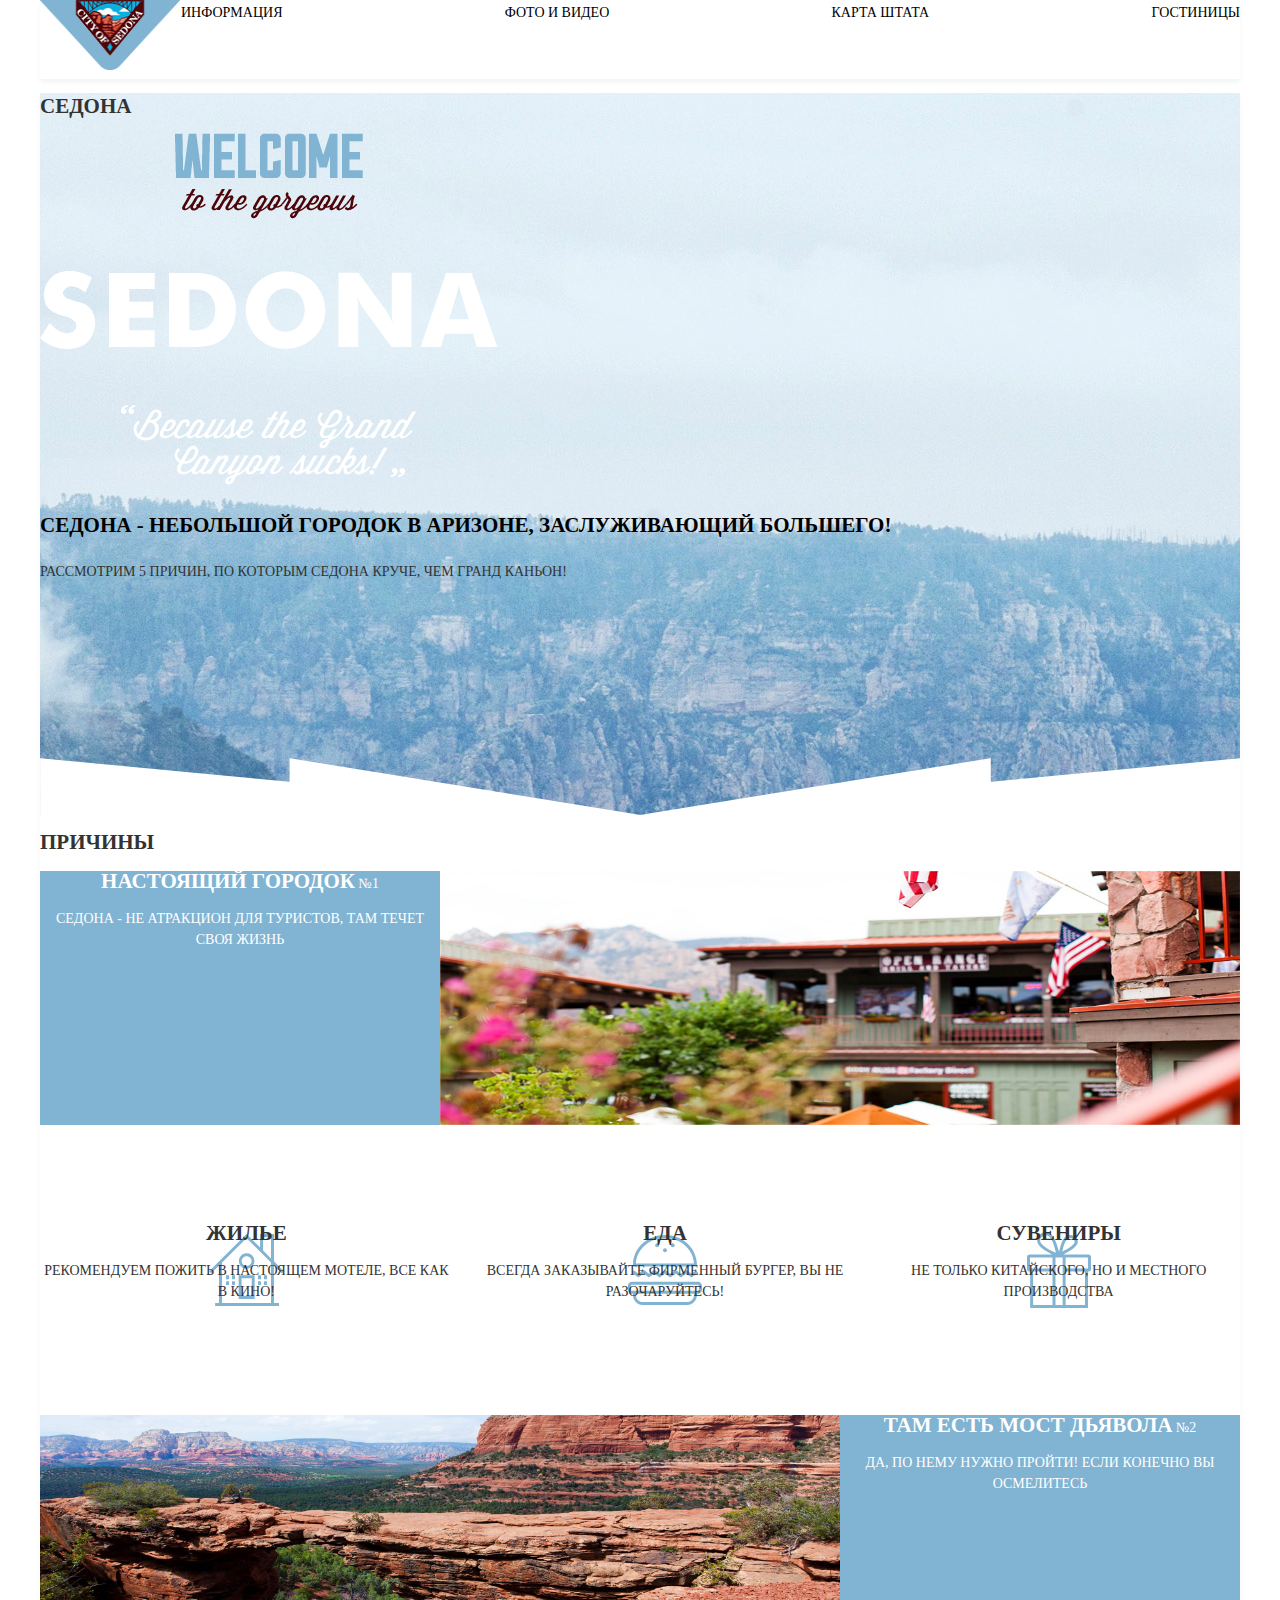
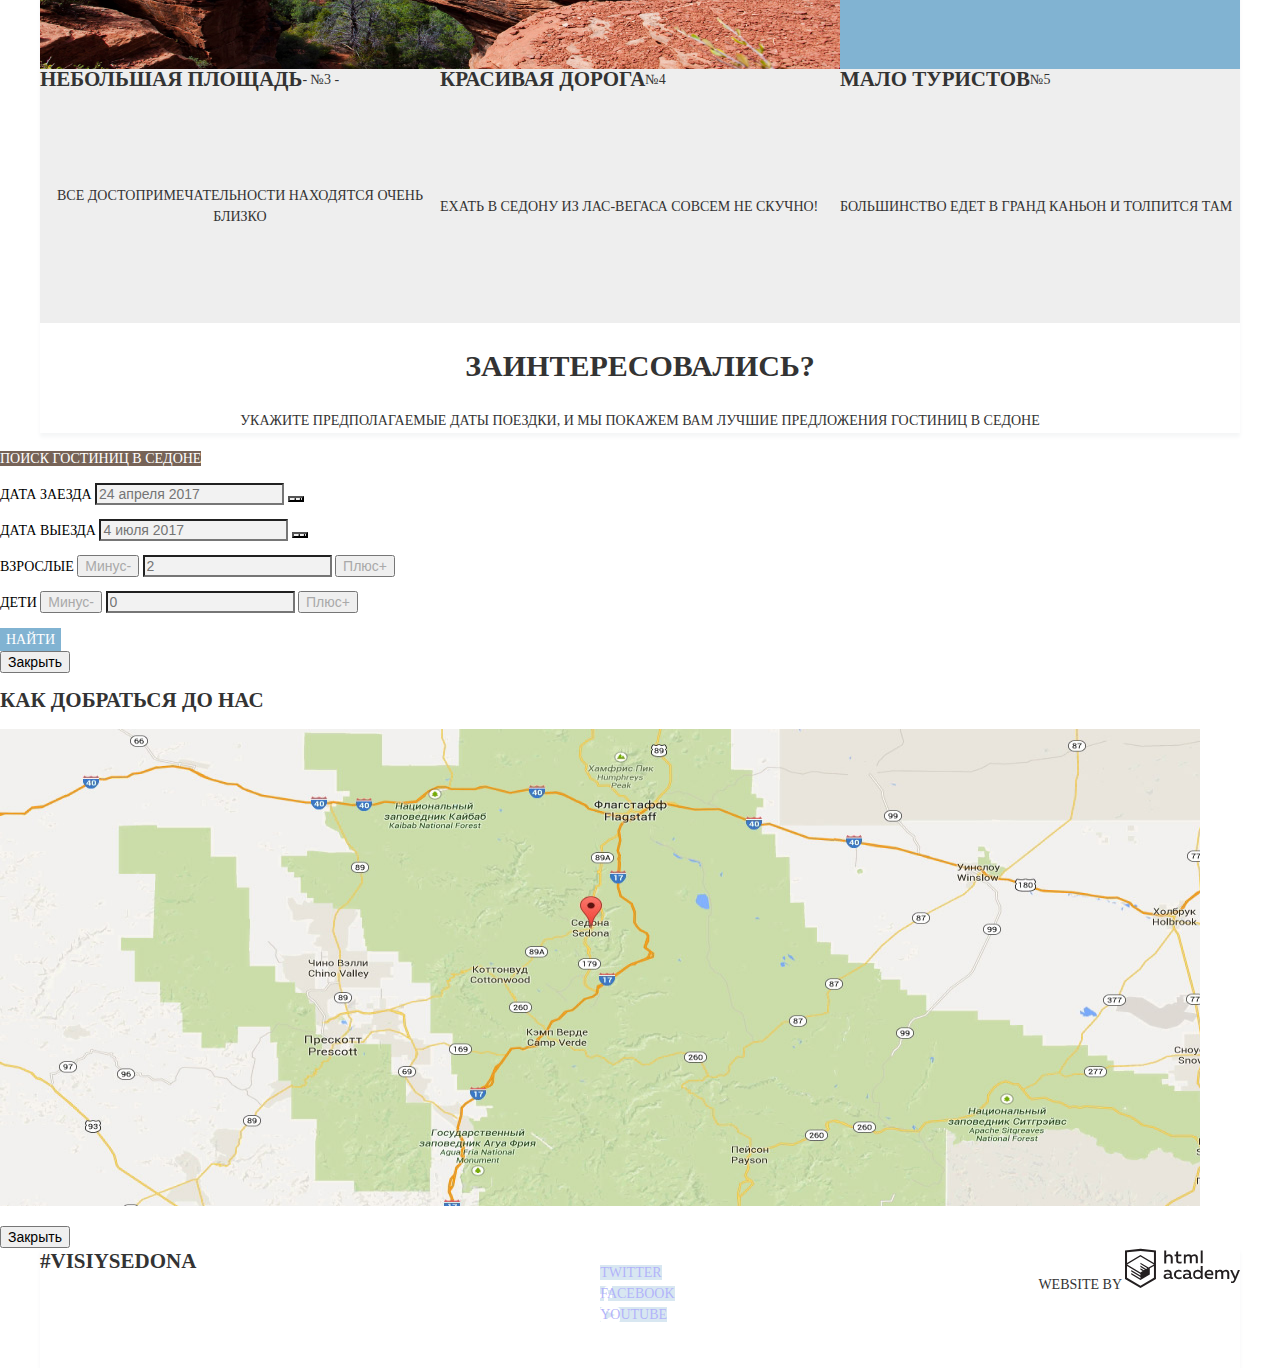
==== index.html @ 046936f2 "Сетки" ====
<!DOCTYPE html>
<html>
  <head>
    <meta charset="utf-8">
    <title>HTML Academy: Седона</title>
    <link href="https://fonts.googleapis.com/css?family=PT+Sans:400,400i,700,700i&amp;subset=cyrillic" rel="stylesheet">
    <link rel="stylesheet"  href="css/Normalize.css">
    <link rel="stylesheet" type="text/css" href="css/style.css">
  </head>
  <body>
		<header class="main-header">
			<nav class="main-navigation">
				<a class="main-header-logo">
					<img src="img/index-logo.png" width="141" height="70" alt="Логотип седоны">
				</a>
				<ul class="site-navigation">
					<li><a href="info.html">Информация</a></li>
					<li><a href="photo and video.html">Фото и видео</a></li>
					<li><a href="staff map.html">Карта штата</a></li>
					<li><a href="hotels.html">Гостиницы</a></li>
				</ul>
			</nav>
		</header>

		<main class="main-page">
			<section class="main-welcome">
				<h1 class="visually-hidden">Седона</h1>
				<img src="img/Welcome.png" alt="Welcome to Sedona">
				<p class="city-description">Седона - небольшой городок в аризоне, заслуживающий большего!</p>
				<p>Рассмотрим 5 причин, по которым седона круче, чем гранд каньон!</p>
			</section>

			<section class="reasons">
				<h2 class="visually-hidden">Причины</h2>
				<ul class="reasons-list">
					<li class="reason-item">
						<div class="reason-item-cover">
							<b>Настоящий городок</b>
							<span class="number">№1</span>
							<p class="reason-item-white">Седона - не атракцион для туристов, там течет своя жизнь</p>
						</div>
						<img src="img/reasons-photo1.jpg" alt="Фото причина 1" width="800" height="254">

						<ul class="reason-item-examples">
							<li class="reason-item-accomodation">
								<b>Жилье</b>
								<p class="reason-item-grey">Рекомендуем пожить в настоящем мотеле, все как в кино!</p>
							</li>
							<li class="reason-item-food">
								<b>Еда</b>
								<p class="reason-item-grey">Всегда заказывайте фирменный бургер, вы не разочаруйтесь!</p>
							</li>
							<li class="reason-item-souvenir">
								<b>Сувениры</b>
								<p class="reason-item-grey">Не только китайского, но и местного производства</p>
							</li>
						</ul>
					</li>
					<li class="reason-item">
						<img src="img/reasons-photo2.jpg" alt="Фото причина 2" width="800" height="254">
						<div class="reason-item-cover">
							<b>Там есть мост дьявола</b>
							<span class="number">№2</span>
							<p class="reason-item-white">Да, по нему нужно пройти! Если конечно вы осмелитесь</p>
						</div>
						
					</li>
					<li class="reason-item">
						<b>Небольшая площадь</b>
						<span class="number"> - №3 -</span>
						<p class="reason-item-grey">Все достопримечательности находятся очень близко</p>
					</li>
					<li class="reason-item">
						<b>Красивая дорога</b>
						<span class="number">№4</span>
						<p class="reason-item-grey">Ехать в седону из Лас-Вегаса совсем не скучно!</p>
					</li>
					<li class="reason-item">
						<b>Мало туристов</b>
						<span class="number">№5</span>
						<p class="reason-item-grey">Большинство едет в гранд каньон и толпится там</p>
					</li>
				</ul>
			</section>

			<section class="main-interests">
				<h2 class="interests-title">Заинтересовались?</h2>
				<p>Укажите предполагаемые даты поездки, и мы покажем вам лучшие предложения гостиниц в Седоне</p>
			</section>
		</main>

		<section class="search">
			
			<a class="button hotel-search">Поиск гостиниц в Седоне</a>
			<form class="search" action="https://echo.htmlacademy.ru" method="post">
				<p class="search-date-item">
					<label for="arrival-date">Дата заезда</label>
					<input id="arrival-date" type="text" name="date" placeholder="24 апреля 2017">
					<button class="search-date-calendar"></button>
				</p>
				<p class="search-date-item">
					<label for="departure-date">Дата выезда</label>
					<input id="departure-date" type="text" name="date" placeholder="4 июля 2017">
					<button type="button" class="search-date-calendar"></button>
				</p>
				<p class="search-number-item">
					<label for="adults">Взрослые</label>
					<button type="button"><span class="visually-hidden">Минус</span>-</button>
					<input id="adults" type="number" name="number" step="1" placeholder="2">
					<button type="button"><span class="visually-hidden">Плюс</span>+</button>
				</p>
				<p class="search-number-item">
					<label for="children">Дети</label>
					<button type="button"><span class="visually-hidden">Минус</span>-</button>
					<input id="children" type="number" name="number" step="1" placeholder="0">
					<button type="button"><span class="visually-hidden">Плюс</span>+</button>	
				</p>
				<button class="button search-button" type="submit">Найти</button>
			</form>
			<button class="search-close" type="button">Закрыть</button>
		</section>


		<section class="map">
			<h2 class="visually-hidden">Как добраться до нас</h2>
			<p>
   			<img src="img/map.jpg" width="1200" height="477px" alt="Седона">
   		</p>
   		<button class="map-close" type="button">Закрыть</button>	
		</section>

		<footer class="main-footer">
			<b>#VISIYSEDONA</b>
			<ul class="footer-button">
				<li><a class="social-button social-twitter" href="#">Twitter</a></li>
				<li><a class="social-button social-facebook" href="#">Facebook</a></li>
				<li><a class="social-button social-youtube" href="#">Youtube</a></li>
			</ul>
			<div class="footer-academy">
				<span>WEBSITE BY</span>
				<a href="htmlacademy.ru"><img src="img/svg/logo-htmlacademy.svg" alt="Логотип академии" width="40" height="10"></a>
			</div>
		</footer>

    
  </body>
</html>
---- css/style.css ----
body{
	padding: 0;
	margin:0;

	font-family: "PT Sans", "Arial" sans-serif;
	font-size: 14px;
	line-height: 21px;
	font-weight: 400;
	color:#333333;
	text-transform: uppercase;
	background-color: #ffffff;
}

.inner-page{
	background-color: #ffffff;
	color: #6d6d6d;
}

a{
	text-decoration: none;
}

.main-header,
.main-page,
.main-footer,
.criterias,
.hotels{
	width: 1200px;
	background-color: #ffffff;
	box-shadow: 0 4px 4px #f5f6f7;
	margin: 0 auto;
	padding:0;
}

.main-navigation{
	margin: 0;
	padding: 0;
	font-size: 14px;
	line-height: 26px;
	color:#000000;
	background-color: #ffffff;
}

.site-navigation,
.reason-item-examples,
.reasons-list,
.footer-button{
	list-style: none;
}

.site-navigation a{
	color:#000000;
}

.site-navigation-current{
	color: #444444;
}

.site-navigation-current:hover{
	color: #81b3d2;
}

.site-navigation-current:focus{
	color: #b2b2b2;
}
.site-navigation-current:active{
	color: #766357;
}

.main-welcome{
	width: 100%;
	height: 722px;

}

.criterias{
	background-color: #345568;
	background-image: url("../img/background2.jpg");
	background-repeat: no-repeat;
	width: 1200px;
	height: 217px;
}

.criterias fieldset{
	border: none;
}

.criterias ul{
	list-style: none;
	line-height: 21px;
	font-size: 14px;
	color: #ffffff;
}

.criterias legend{
	font-size: 16px;
	line-height: 21px;
	font-weight: bold;
}

.infostructure-cover{
	display: flex;

}

.filter-input-checkbox+label{
	opacity: 0.14;
}

.filter-button{
	width: 139px;
	height: 38px;
	font: inherit;
	text-align: center;
	color: #ffffff;
	vertical-align: middle;
	border: 2px solid #f8f7f6;
}

.hotels b{
	font-size: 21px;
	color: #000000;
	line-height: 26px;
	font-weight: bold;
}

.sorting-list{
	list-style: none;
	font-size: 12px;
	line-height: 18px;
	color: #111111;
}

.sorting-list:first-child:active{
	color: #b3d1e4;
}

.sorting-list{
	opacity: 0.3;
}

.sorting-list:not(:first-child){
	border-bottom: 1px dotted #81b3d2;
}

.pagination-list,
.hotels-list{
	list-style: none;
}

.hotels-list h3{
	font-size: 21px;
	line-height: 26px;
	color: #000000;
}

.hotels-list h3:hover{
	color: #503e33;
}

.hotels-list h3:focus,
.hotels-list h3:active{
	color: #cacaca;
}

.hotels-list a{
	color: #ffffff;
	font-size: 14px;
	line-height: 21px;
	font-weight: bold;
}

.moreinfo{
	background-color: #81b3d2;
}

.moreinfo:hover{
	background-color: #669ec0;
}

.moreinfo:active,
.moreinfo:focus{
	background-color: #5496bd;
	opacity: 0.3;
}

.booking{
	background-color: #766357;
}

.booking:hover{
	background-color: #604e43;
}

.booking:active,
.booking:focus{
	background-color: #503e33;
	opacity: 0.3;
}

.main-welcome{
	background-color: #2b576b;
	background-image: url("../img/bgover1.png"), url("../img/background1.jpg");
	background-position: bottom, 0 -56px;
	background-repeat: no-repeat, no-repeat;	
}

.main-welcome h1{
	font-weight: bold;
	font-size: 21px;
	line-height: 26px;
}

.description{
	font-weight: bold;
	color: #90a8c2;
	line-height: 26px;
	font-size: 14px;
}

.city-description{
	font-weight: bold;
	font-size: 21px;
	line-height: 26px;
	color: #000000;
}

.city-description+p{
	font-size: 14px;
	line-height: 26px;
}

.reason-item{
	text-align: center;
}

.reason-item:nth-child(2), 
.reason-item:first-child{
	background-color: #81b3d2;
	color: #ffffff;
}

.reason-item b,
.reason-item-examples b{
	font-size: 21px;
	line-height: 21px;
	font-weight: bold;
}

.reasons-item:nth-child(2) b, 
.reasons-item:first-child b{
	color:#ffffff;
}

.reason-item-examples{
	color: #333333;
	background-color: #ffffff;
}

.reason-item:nth-child(3),
.reason-item:nth-child(4),
.reason-item:nth-child(5){
	background-color: #eeeeee;
}

.reason-item-accomodation{
	background-image: url("../img/svg/icon1.svg");
	background-repeat: no-repeat;
	background-position: center;
}

.reason-item-food{
	background-image: url("../img/svg/icon-3.svg");
	background-repeat: no-repeat;
	background-position: center;
}

.reason-item-souvenir{
	background-image: url("../img/svg/icon2.svg");
	background-repeat: no-repeat;
	background-position: center;
}

.main-interests{
	text-align: center;
	background-color: #ffffff;

}
.interests-title{
	font-weight: bold;
	font-size: 30px;
	line-height: 36px;
}

.interests-title+p{
	font-size: 14px;
	line-height: 24px;
}

.button{
	font:inherit;
	text-align: center;
	color:#ffffff;
	vertical-align: middle;
	text-transform: uppercase;
	border: 0;
	border-radius: 0;
	background-color: #f2f2f2;
}

.hotel-search{
	background-color: #766357;
}

.hotel-search:hover{
	background-color: #604e43;
}

.hotel-search:active,
.hetel-search:focus{
	background-color: #503e33;
	color: #81746d;
}

.search{
	font: inherit;
	color: #000000;
}

.search label{
	color: #000000;
}

.search input{
	background-color: #f2f2f2;
}

.search input:hover{
	background-color: #ebebeb;
}

.search input:active,
.search input:focus{
	background-color: #ffffff;
}

.search-date-calendar{
	background-image: url("../img/svg/calendar.svg");
}

.search-button{
	background-color: #81b3d2;
}

.search-button:hover{
	background-color: #669ec0;
}

.search-button:active,
.search-button:focus{
	background-color: #5496bd;
}

.search-number-item button{
	color: #a9a9a9;
}

.search-number-item button:hover{
	color: #000000;
}

.search-number-item button:active,
.search-number-item button:focus{
	color: #81b3d2;
}

.social-button{
	background-color: #81b3d2;
}

.social-button:hover{
	background-color: #669ec0;
}

.social-button:active,
.social-button:focus{
	background-color: #5496bd;
}

.social-twitter{
	background-image: : url(../img/svg/twitter.svg);
	background-repeat: no-repeat;
	opacity: 0.3;
}

.social-facebook{
	background-image: url(../img/svg/fb-icon.svg);
	background-repeat: no-repeat;
	opacity: 0.3;
}

.social-youtube{
	background-image: url(../img/svg/youtube.svg);
	background-repeat: no-repeat;
	opacity: 0.3;
}

.main-footer img{
	width: 115px;
	height: 41px;
	color: #3c3839;
}

.main-footer img:hover{
	color: #81b3d2;
}

.main-footer img:active,
.main-footer img:focus{
	color: #d0cfcf;
}

.main-footer b{
	font-weight: bold;
	font-size: 21px;
	line-height: 26px;
}

.main-footer span{
	font-weight: regular;
	font-size: 14px;
	line-height: 26px;
}
<!--сетки-->
body{
	width: 1200px;
	min-height: 2762px;
	margin: 0 auto;
}

.main-header{
	min-height: 58px;
}

.main-navigation{
	min-height: 58px;
	display: flex;
	width: 100%;	
	align-items: flex-start;
}

.reasons-list,
.reason-item-examples,
.site-navigation{
	margin: 0;
	padding: 0;
}

.site-navigation{
	display: flex;
	width:100%;
	align-items: flex-start;
	justify-content: space-between;	
}

.reasons-list{
	display: flex;
	flex-wrap: wrap;
	width: 100%;
}

.reason-item{
	width:100%;
	display: flex;
	flex-wrap: wrap;
}

.reason-item-cover{
	width: 400px;
}

.reason-item:nth-child(3),
.reason-item:nth-child(4),
.reason-item:last-child{
	width: 400px;
	height: 254px;
}

.reason-item-examples{
	display: flex;
	width: 100%;
	height: 290px;
	justify-content: space-between;
	align-items: center;
}

.main-footer{
	min-height: 120px;
	display: flex;
	justify-content: space-between;
}

.hotel1-item{
	margin: 0;
	padding: 0;
	display: flex;
	width: 100%;
}
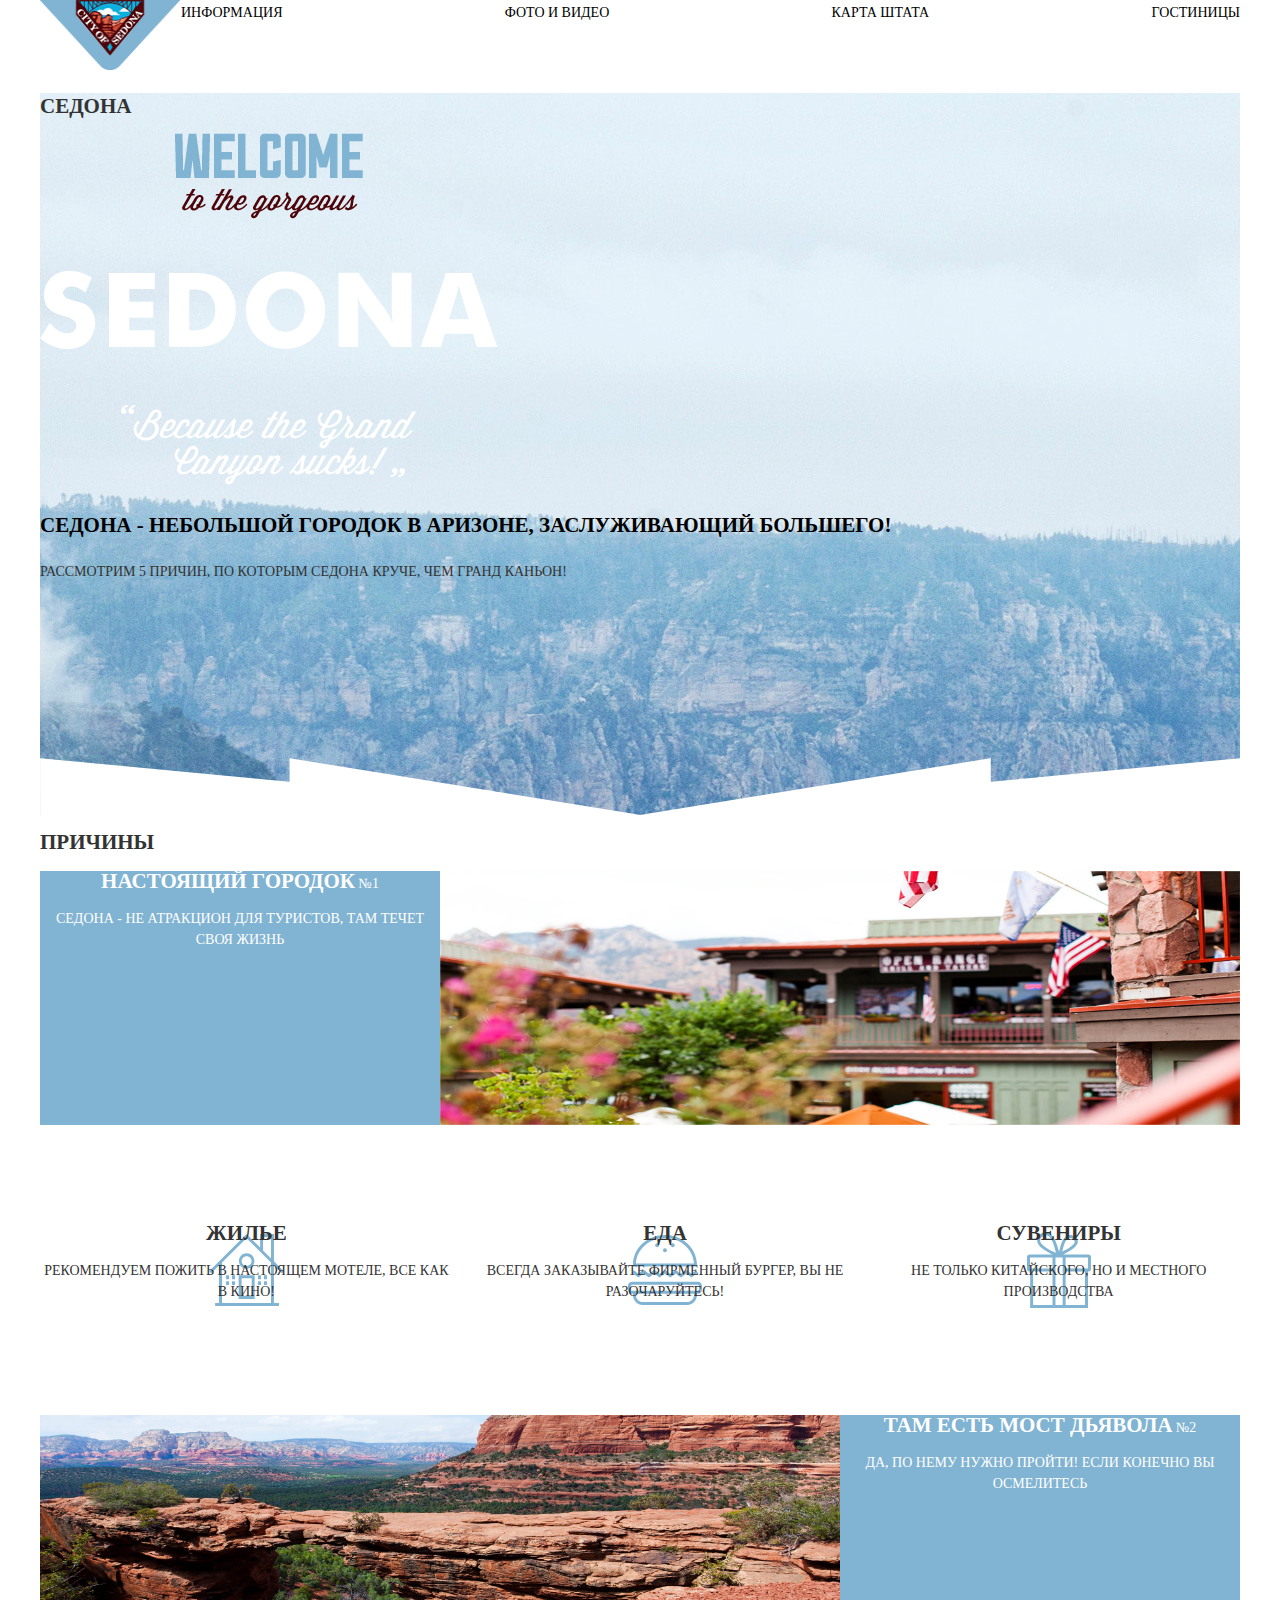
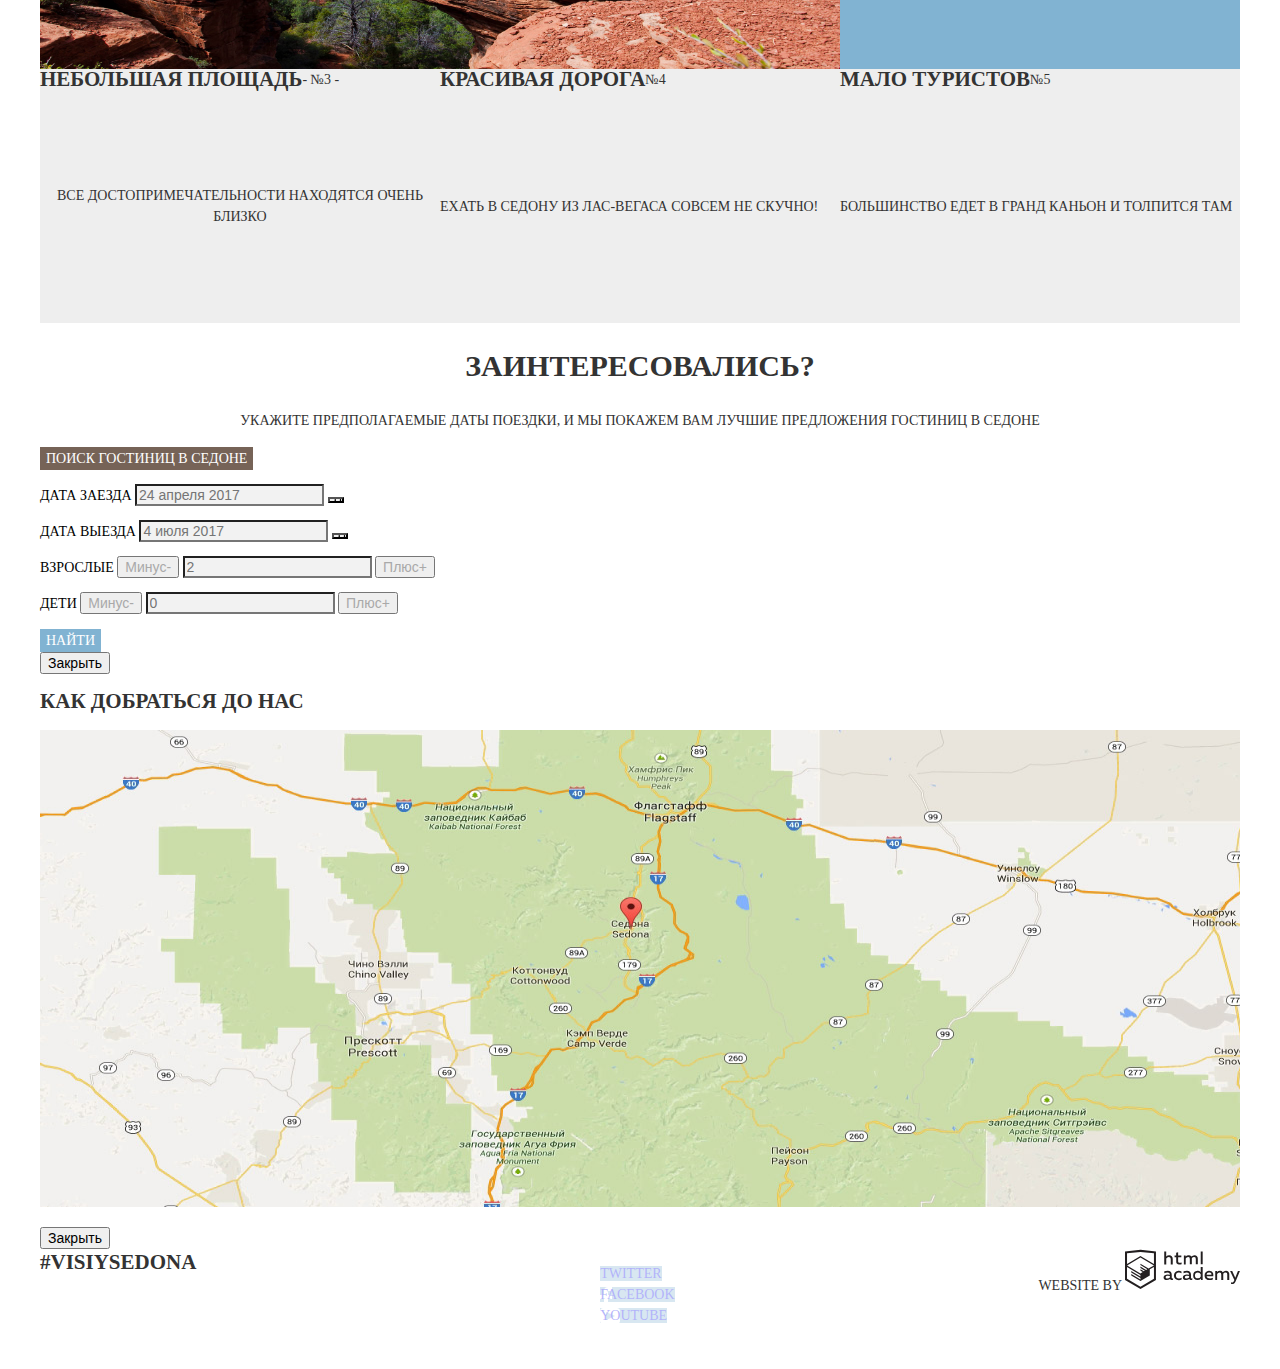
==== commit 01b4e905: "Сетки" ====
--- a/index.html
+++ b/index.html
@@ -8,6 +8,7 @@
     <link rel="stylesheet" type="text/css" href="css/style.css">
   </head>
   <body>
+  	<div class="whole-page">
 		<header class="main-header">
 			<nav class="main-navigation">
 				<a class="main-header-logo">
@@ -87,47 +88,47 @@
 				<h2 class="interests-title">Заинтересовались?</h2>
 				<p>Укажите предполагаемые даты поездки, и мы покажем вам лучшие предложения гостиниц в Седоне</p>
 			</section>
+
+			<section class="search">
+			
+				<button class="button hotel-search">Поиск гостиниц в Седоне</button>
+				<form class="search" action="https://echo.htmlacademy.ru" method="post">
+					<p class="search-date-item">
+						<label for="arrival-date">Дата заезда</label>
+						<input id="arrival-date" type="text" name="date" placeholder="24 апреля 2017">
+						<button class="search-date-calendar"></button>
+					</p>
+					<p class="search-date-item">
+						<label for="departure-date">Дата выезда</label>
+						<input id="departure-date" type="text" name="date" placeholder="4 июля 2017">
+						<button type="button" class="search-date-calendar"></button>
+					</p>
+					<p class="search-number-item">
+						<label for="adults">Взрослые</label>
+						<button type="button"><span class="visually-hidden">Минус</span>-</button>
+						<input id="adults" type="number" name="number" step="1" placeholder="2">
+						<button type="button"><span class="visually-hidden">Плюс</span>+</button>
+					</p>
+					<p class="search-number-item">
+						<label for="children">Дети</label>
+						<button type="button"><span class="visually-hidden">Минус</span>-</button>
+						<input id="children" type="number" name="number" step="1" placeholder="0">
+						<button type="button"><span class="visually-hidden">Плюс</span>+</button>	
+					</p>
+					<button class="button search-button" type="submit">Найти</button>
+				</form>
+				<button class="search-close" type="button">Закрыть</button>
+			</section>
+
+			<section class="map">
+				<h2 class="visually-hidden">Как добраться до нас</h2>
+				<p>
+   					<img src="img/map.jpg" width="1200" height="477px" alt="Седона">
+   				</p>
+   				<button class="map-close" type="button">Закрыть</button>	
+			</section>
 		</main>
 
-		<section class="search">
-			
-			<a class="button hotel-search">Поиск гостиниц в Седоне</a>
-			<form class="search" action="https://echo.htmlacademy.ru" method="post">
-				<p class="search-date-item">
-					<label for="arrival-date">Дата заезда</label>
-					<input id="arrival-date" type="text" name="date" placeholder="24 апреля 2017">
-					<button class="search-date-calendar"></button>
-				</p>
-				<p class="search-date-item">
-					<label for="departure-date">Дата выезда</label>
-					<input id="departure-date" type="text" name="date" placeholder="4 июля 2017">
-					<button type="button" class="search-date-calendar"></button>
-				</p>
-				<p class="search-number-item">
-					<label for="adults">Взрослые</label>
-					<button type="button"><span class="visually-hidden">Минус</span>-</button>
-					<input id="adults" type="number" name="number" step="1" placeholder="2">
-					<button type="button"><span class="visually-hidden">Плюс</span>+</button>
-				</p>
-				<p class="search-number-item">
-					<label for="children">Дети</label>
-					<button type="button"><span class="visually-hidden">Минус</span>-</button>
-					<input id="children" type="number" name="number" step="1" placeholder="0">
-					<button type="button"><span class="visually-hidden">Плюс</span>+</button>	
-				</p>
-				<button class="button search-button" type="submit">Найти</button>
-			</form>
-			<button class="search-close" type="button">Закрыть</button>
-		</section>
-
-
-		<section class="map">
-			<h2 class="visually-hidden">Как добраться до нас</h2>
-			<p>
-   			<img src="img/map.jpg" width="1200" height="477px" alt="Седона">
-   		</p>
-   		<button class="map-close" type="button">Закрыть</button>	
-		</section>
 
 		<footer class="main-footer">
 			<b>#VISIYSEDONA</b>
@@ -141,7 +142,7 @@
 				<a href="htmlacademy.ru"><img src="img/svg/logo-htmlacademy.svg" alt="Логотип академии" width="40" height="10"></a>
 			</div>
 		</footer>
-
+	</div>
     
   </body>
 </html>
--- a/css/style.css
+++ b/css/style.css
@@ -1,8 +1,8 @@
+
 
 body{
 	padding: 0;
 	margin:0;
-
 	font-family: "PT Sans", "Arial" sans-serif;
 	font-size: 14px;
 	line-height: 21px;
@@ -10,6 +10,10 @@
 	color:#333333;
 	text-transform: uppercase;
 	background-color: #ffffff;
+}
+
+.whole-page{
+	box-shadow: 15px 5px 0 rgba(0,1,1,0.2);
 }
 
 .inner-page{
@@ -28,7 +32,6 @@
 .hotels{
 	width: 1200px;
 	background-color: #ffffff;
-	box-shadow: 0 4px 4px #f5f6f7;
 	margin: 0 auto;
 	padding:0;
 }
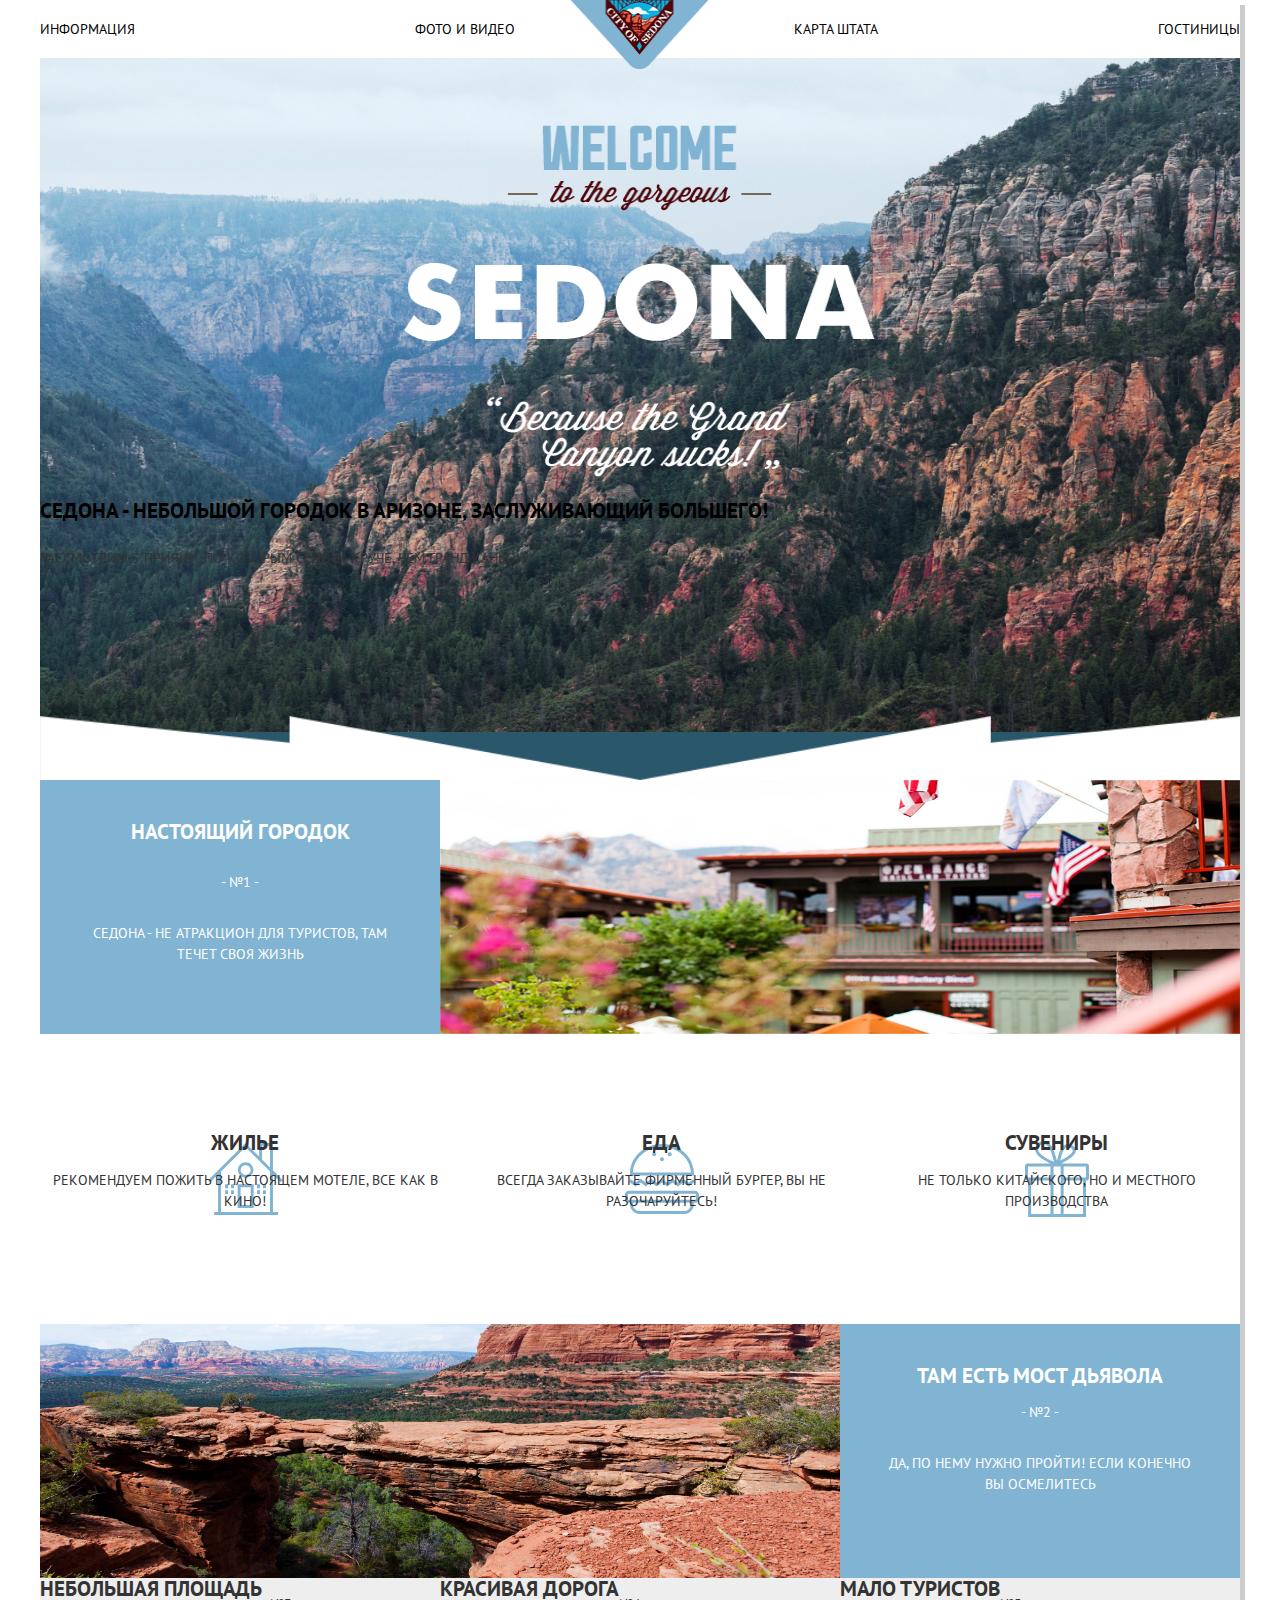
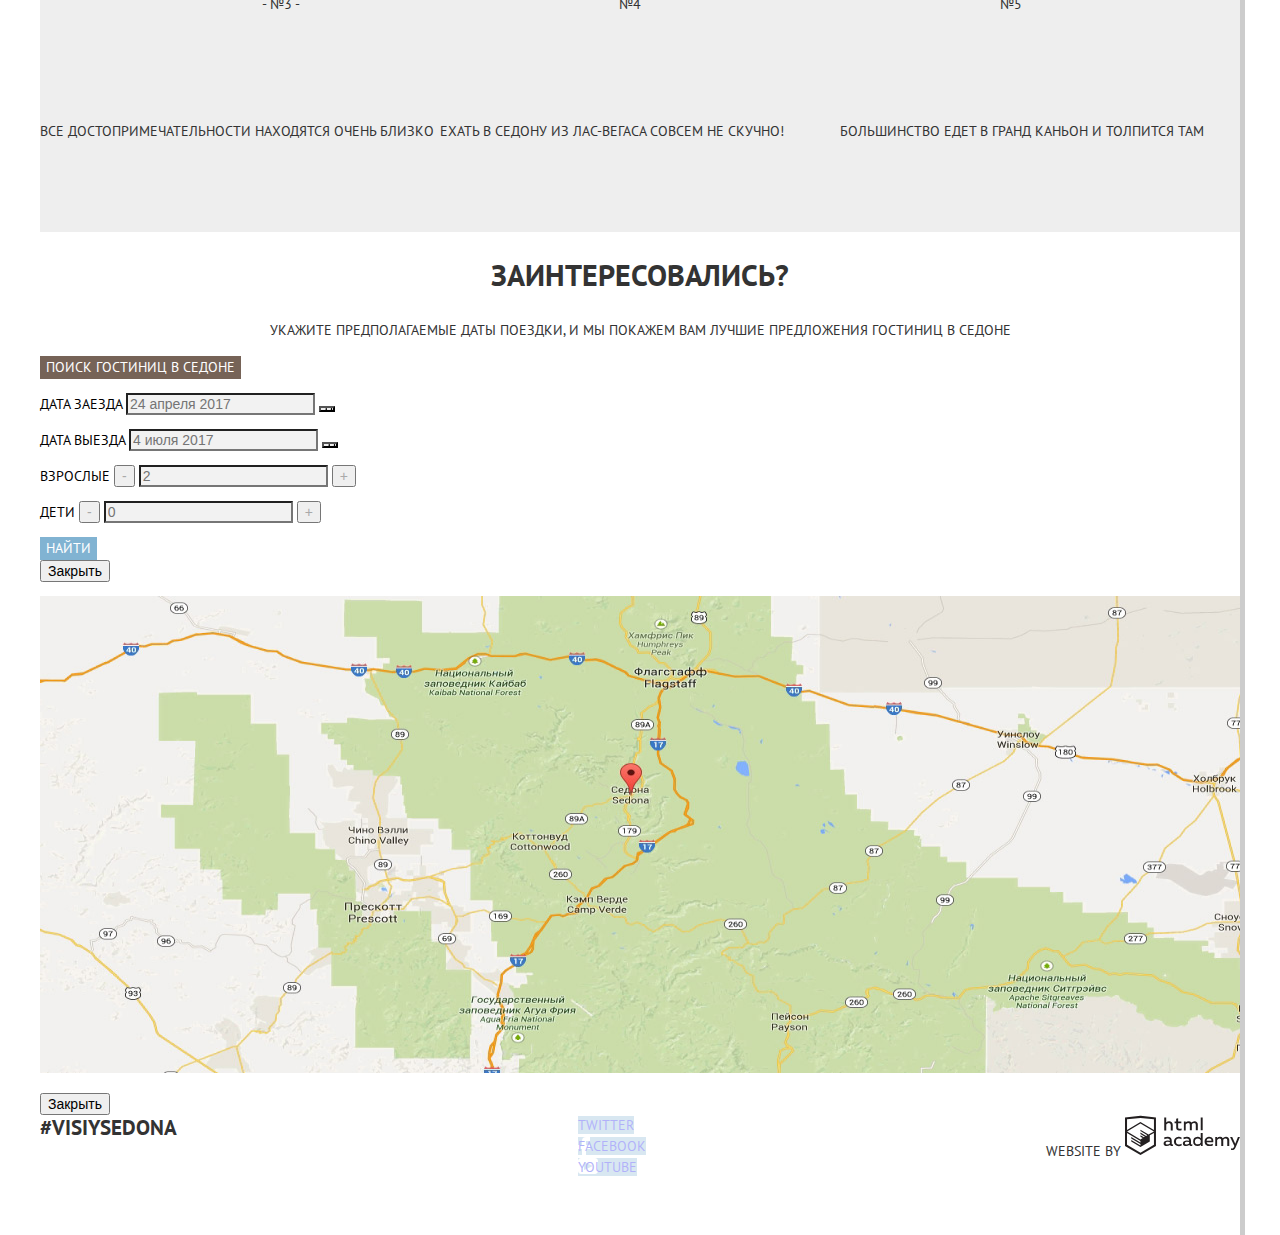
==== commit a301fd7a: "Декоративные эффекты и сетки в hotels" ====
--- a/index.html
+++ b/index.html
@@ -12,7 +12,7 @@
 		<header class="main-header">
 			<nav class="main-navigation">
 				<a class="main-header-logo">
-					<img src="img/index-logo.png" width="141" height="70" alt="Логотип седоны">
+					<img src="img/index-logo.png" width="140" height="70" alt="Логотип седоны">
 				</a>
 				<ul class="site-navigation">
 					<li><a href="info.html">Информация</a></li>
@@ -26,7 +26,7 @@
 		<main class="main-page">
 			<section class="main-welcome">
 				<h1 class="visually-hidden">Седона</h1>
-				<img src="img/Welcome.png" alt="Welcome to Sedona">
+				<img  src="img/Welcome.png" alt="Welcome to Sedona" width="471" height="352">
 				<p class="city-description">Седона - небольшой городок в аризоне, заслуживающий большего!</p>
 				<p>Рассмотрим 5 причин, по которым седона круче, чем гранд каньон!</p>
 			</section>
@@ -37,7 +37,7 @@
 					<li class="reason-item">
 						<div class="reason-item-cover">
 							<b>Настоящий городок</b>
-							<span class="number">№1</span>
+							<p class="number"> - №1 -</p>
 							<p class="reason-item-white">Седона - не атракцион для туристов, там течет своя жизнь</p>
 						</div>
 						<img src="img/reasons-photo1.jpg" alt="Фото причина 1" width="800" height="254">
@@ -61,7 +61,7 @@
 						<img src="img/reasons-photo2.jpg" alt="Фото причина 2" width="800" height="254">
 						<div class="reason-item-cover">
 							<b>Там есть мост дьявола</b>
-							<span class="number">№2</span>
+							<span class="number">- №2 -</span>
 							<p class="reason-item-white">Да, по нему нужно пройти! Если конечно вы осмелитесь</p>
 						</div>
 						
--- a/css/style.css
+++ b/css/style.css
@@ -1,9 +1,11 @@
-
 
 body{
+	width: 1200px;
+	min-height: 2762px;
+	margin: 0 auto;
 	padding: 0;
-	margin:0;
-	font-family: "PT Sans", "Arial" sans-serif;
+
+	font-family: "PT Sans", "Arial", sans-serif;
 	font-size: 14px;
 	line-height: 21px;
 	font-weight: 400;
@@ -12,17 +14,39 @@
 	background-color: #ffffff;
 }
 
-.whole-page{
-	box-shadow: 15px 5px 0 rgba(0,1,1,0.2);
-}
-
-.inner-page{
-	background-color: #ffffff;
-	color: #6d6d6d;
-}
-
 a{
 	text-decoration: none;
+}
+
+img{
+  max-width: 100%;
+}
+
+.visually-hidden:not(:focus):not(:active),
+input[type="checkbox"].visually-hidden,
+input[type="radio"].visually-hidden{
+  position: absolute;
+
+  width: 1px;
+  height: 1px;
+  margin: -1px;
+  border: 0;
+  padding: 0;
+
+  white-space: nowrap;
+
+  clip-path: inset(100%);
+  clip: rect(0 0 0 0);
+  overflow: hidden;
+}
+
+.whole-page{
+	box-shadow: 5px 5px 0 rgba(0,1,1,0.2);
+}
+
+.inner-page{
+	background-color: #ffffff;
+	color: #6d6d6d;
 }
 
 .main-header,
@@ -35,21 +59,39 @@
 	margin: 0 auto;
 	padding:0;
 }
-
-.main-navigation{
+.main-header{
+	position: relative;
+	min-height: 58px;
+}
+
+.reasons-list,
+.reason-item-examples,
+.site-navigation,
+.footer-button{
 	margin: 0;
 	padding: 0;
+	list-style: none;
+}
+	
+.main-navigation{
+	min-height: 58px;
+	display: flex;
+	width: 100%;	
+	align-items: flex-start;
+	margin: 0;
+	padding: 0;
 	font-size: 14px;
 	line-height: 26px;
 	color:#000000;
 	background-color: #ffffff;
 }
 
-.site-navigation,
-.reason-item-examples,
-.reasons-list,
-.footer-button{
-	list-style: none;
+.site-navigation{
+	display: flex;
+	flex-wrap: wrap;
+	width:100%;
+	align-self: center;
+	justify-content: space-between;	
 }
 
 .site-navigation a{
@@ -67,139 +109,26 @@
 .site-navigation-current:focus{
 	color: #b2b2b2;
 }
+
 .site-navigation-current:active{
 	color: #766357;
+}
+
+.main-header-logo{
+	position: absolute;
+	top: 50%;
+	left: 50%;
+	z-index: 10;
+	width: 140px;
+	height: 70px;
+	margin-top: -30px;
+	margin-left: -70px;
 }
 
 .main-welcome{
 	width: 100%;
 	height: 722px;
 
-}
-
-.criterias{
-	background-color: #345568;
-	background-image: url("../img/background2.jpg");
-	background-repeat: no-repeat;
-	width: 1200px;
-	height: 217px;
-}
-
-.criterias fieldset{
-	border: none;
-}
-
-.criterias ul{
-	list-style: none;
-	line-height: 21px;
-	font-size: 14px;
-	color: #ffffff;
-}
-
-.criterias legend{
-	font-size: 16px;
-	line-height: 21px;
-	font-weight: bold;
-}
-
-.infostructure-cover{
-	display: flex;
-
-}
-
-.filter-input-checkbox+label{
-	opacity: 0.14;
-}
-
-.filter-button{
-	width: 139px;
-	height: 38px;
-	font: inherit;
-	text-align: center;
-	color: #ffffff;
-	vertical-align: middle;
-	border: 2px solid #f8f7f6;
-}
-
-.hotels b{
-	font-size: 21px;
-	color: #000000;
-	line-height: 26px;
-	font-weight: bold;
-}
-
-.sorting-list{
-	list-style: none;
-	font-size: 12px;
-	line-height: 18px;
-	color: #111111;
-}
-
-.sorting-list:first-child:active{
-	color: #b3d1e4;
-}
-
-.sorting-list{
-	opacity: 0.3;
-}
-
-.sorting-list:not(:first-child){
-	border-bottom: 1px dotted #81b3d2;
-}
-
-.pagination-list,
-.hotels-list{
-	list-style: none;
-}
-
-.hotels-list h3{
-	font-size: 21px;
-	line-height: 26px;
-	color: #000000;
-}
-
-.hotels-list h3:hover{
-	color: #503e33;
-}
-
-.hotels-list h3:focus,
-.hotels-list h3:active{
-	color: #cacaca;
-}
-
-.hotels-list a{
-	color: #ffffff;
-	font-size: 14px;
-	line-height: 21px;
-	font-weight: bold;
-}
-
-.moreinfo{
-	background-color: #81b3d2;
-}
-
-.moreinfo:hover{
-	background-color: #669ec0;
-}
-
-.moreinfo:active,
-.moreinfo:focus{
-	background-color: #5496bd;
-	opacity: 0.3;
-}
-
-.booking{
-	background-color: #766357;
-}
-
-.booking:hover{
-	background-color: #604e43;
-}
-
-.booking:active,
-.booking:focus{
-	background-color: #503e33;
-	opacity: 0.3;
 }
 
 .main-welcome{
@@ -207,25 +136,26 @@
 	background-image: url("../img/bgover1.png"), url("../img/background1.jpg");
 	background-position: bottom, 0 -56px;
 	background-repeat: no-repeat, no-repeat;	
-}
-
-.main-welcome h1{
+	background-size: 1200px 64px, 1200px 730px;
+}
+
+.main-welcome img{
+	display: block;
+	padding-top: 67px;
+	padding-left: 364px;
+}
+
+.description{
+	font-weight: bold;
+	color: #90a8c2;
+	line-height: 26px;
+	font-size: 14px;
+}
+
+.city-description{
 	font-weight: bold;
 	font-size: 21px;
 	line-height: 26px;
-}
-
-.description{
-	font-weight: bold;
-	color: #90a8c2;
-	line-height: 26px;
-	font-size: 14px;
-}
-
-.city-description{
-	font-weight: bold;
-	font-size: 21px;
-	line-height: 26px;
 	color: #000000;
 }
 
@@ -234,8 +164,59 @@
 	line-height: 26px;
 }
 
+.reasons-list{
+	display: flex;
+	flex-wrap: wrap;
+	width: 100%;
+}
+
 .reason-item{
+	width:100%;
+	display: flex;
+	flex-wrap: wrap;
 	text-align: center;
+}
+
+.reason-item-cover{
+	width: 400px;
+}
+
+.reason-item-cover b{
+	display: block;
+	padding-top: 41px;
+}
+
+.reason-item-white{
+	padding-left: 40px;
+	padding-right: 40px;	
+	font:inherit;
+}
+
+.number{
+	display: block;
+	padding-top: 16px;
+	padding-bottom: 16px;
+}
+
+.number::before,
+.number::after{
+
+}
+
+.reason-item:nth-child(3),
+.reason-item:nth-child(4),
+.reason-item:nth-child(5){
+	width: 400px;
+	height: 254px;
+	background-color: #eeeeee;
+}
+
+.reason-item-examples{
+	display: flex;
+	width: 100%;
+	height: 290px;
+	justify-content: space-between;
+	align-items: center;
 }
 
 .reason-item:nth-child(2), 
@@ -261,11 +242,6 @@
 	background-color: #ffffff;
 }
 
-.reason-item:nth-child(3),
-.reason-item:nth-child(4),
-.reason-item:nth-child(5){
-	background-color: #eeeeee;
-}
 
 .reason-item-accomodation{
 	background-image: url("../img/svg/icon1.svg");
@@ -378,6 +354,12 @@
 	color: #81b3d2;
 }
 
+.main-footer{
+	min-height: 120px;
+	display: flex;
+	justify-content: space-between;
+}
+
 .social-button{
 	background-color: #81b3d2;
 }
@@ -435,84 +417,175 @@
 	font-size: 14px;
 	line-height: 26px;
 }
-<!--сетки-->
-body{
-	width: 1200px;
-	min-height: 2762px;
-	margin: 0 auto;
-}
-
-.main-header{
-	min-height: 58px;
-}
-
-.main-navigation{
-	min-height: 58px;
-	display: flex;
-	width: 100%;	
-	align-items: flex-start;
-}
-
-.reasons-list,
-.reason-item-examples,
-.site-navigation{
+
+
+страница hotels
+ .hotel1-item{
 	margin: 0;
 	padding: 0;
-}
-
-.site-navigation{
-	display: flex;
-	width:100%;
-	align-items: flex-start;
-	justify-content: space-between;	
-}
-
-.reasons-list{
-	display: flex;
-	flex-wrap: wrap;
+	display: flex;
 	width: 100%;
 }
 
-.reason-item{
-	width:100%;
-	display: flex;
-	flex-wrap: wrap;
-}
-
-.reason-item-cover{
-	width: 400px;
-}
-
-.reason-item:nth-child(3),
-.reason-item:nth-child(4),
-.reason-item:last-child{
-	width: 400px;
-	height: 254px;
-}
-
-.reason-item-examples{
-	display: flex;
-	width: 100%;
-	height: 290px;
+.hotels-found{
+	display: flex;
 	justify-content: space-between;
+	height: 90px;
+	width: 1200px;
 	align-items: center;
 }
 
-.main-footer{
-	min-height: 120px;
-	display: flex;
-	justify-content: space-between;
-}
-
-.hotel1-item{
-	margin: 0;
-	padding: 0;
-	display: flex;
-	width: 100%;
-}
-
-
-
-
-
-
+.sorting-list li{
+	display: inline-block;
+	vertical-align: middle;
+	margin-left: 34px;
+}
+
+.pagination-list li{
+	display: inline-block;
+	vertical-align: middle;
+}
+.pagination-item-back{
+	background-image: url(../img/svg/icon-up-dir.svg);
+	background-repeat: no-repeat;
+	background-position: 0 0;
+	
+}
+.pagination-item-next{
+	background-image: url(../img/svg/icon-down-dir.svg);
+	background-repeat: no-repeat;
+	background-position: 0 0;
+}
+
+
+.criterias{
+	background-color: #345568;
+	background-image: url("../img/background2.jpg");
+	background-repeat: no-repeat;
+	width: 1200px;
+	height: 217px;
+}
+
+.criterias fieldset{
+	border: none;
+}
+
+.criterias ul{
+	list-style: none;
+	line-height: 21px;
+	font-size: 14px;
+	color: #ffffff;
+}
+
+.criterias legend{
+	font-size: 16px;
+	line-height: 21px;
+	font-weight: bold;
+}
+
+.infostructure-cover{
+	display: flex;
+
+}
+
+.filter-input-checkbox+label{
+	opacity: 0.14;
+}
+
+.filter-button{
+	width: 139px;
+	height: 38px;
+	font: inherit;
+	text-align: center;
+	color: #ffffff;
+	vertical-align: middle;
+	border: 2px solid #f8f7f6;
+}
+
+.hotels b{
+	font-size: 21px;
+	color: #000000;
+	line-height: 26px;
+	font-weight: bold;
+}
+
+.sorting-list{
+	list-style: none;
+	font-size: 12px;
+	line-height: 18px;
+	color: #111111;
+}
+
+.sorting-list:first-child:active{
+	color: #b3d1e4;
+}
+
+.sorting-list{
+	opacity: 0.3;
+}
+
+.sorting-list:not(:first-child){
+	border-bottom: 1px dotted #81b3d2;
+}
+
+.pagination-list,
+.hotels-list{
+	list-style: none;
+}
+
+.hotels-list h3{
+	font-size: 21px;
+	line-height: 26px;
+	color: #000000;
+}
+
+.hotels-list h3:hover{
+	color: #503e33;
+}
+
+.hotels-list h3:focus,
+.hotels-list h3:active{
+	color: #cacaca;
+}
+
+.hotels-list a{
+	color: #ffffff;
+	font-size: 14px;
+	line-height: 21px;
+	font-weight: bold;
+}
+
+.moreinfo{
+	background-color: #81b3d2;
+}
+
+.moreinfo:hover{
+	background-color: #669ec0;
+}
+
+.moreinfo:active,
+.moreinfo:focus{
+	background-color: #5496bd;
+	opacity: 0.3;
+}
+
+.booking{
+	background-color: #766357;
+}
+
+.booking:hover{
+	background-color: #604e43;
+}
+
+.booking:active,
+.booking:focus{
+	background-color: #503e33;
+	opacity: 0.3;
+}
+
+
+
+
+
+
+
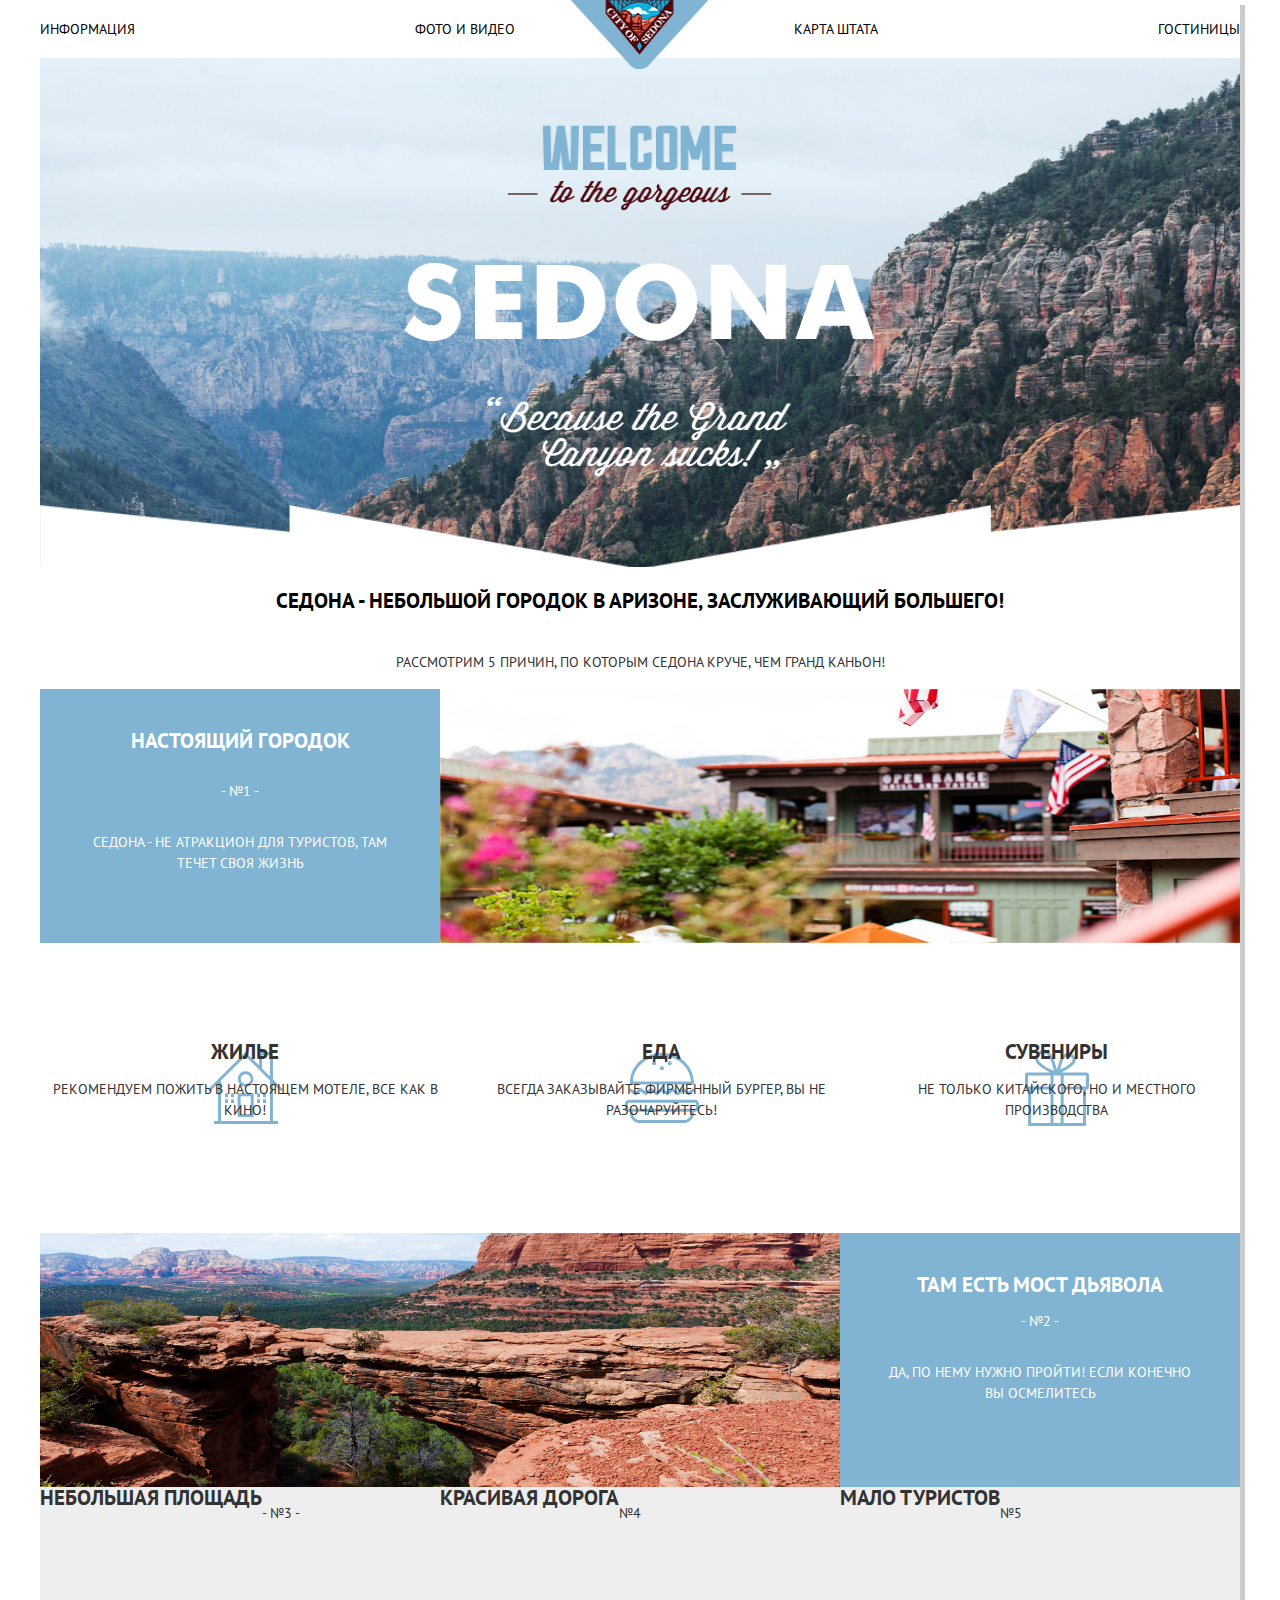
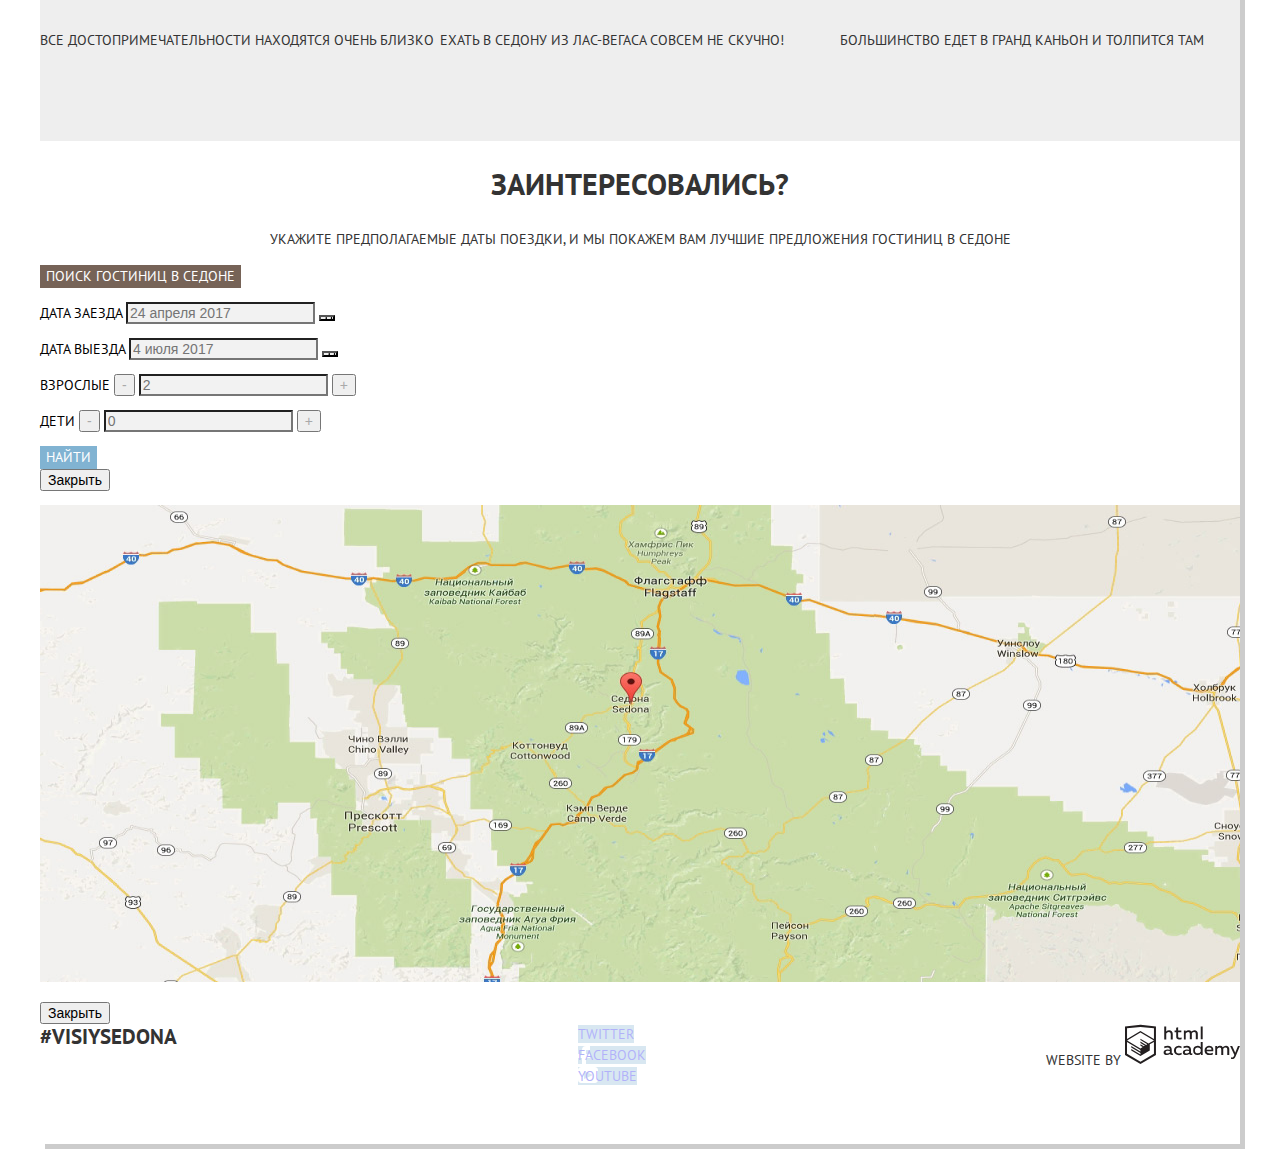
==== commit 240a8ff5: "Css декоративные эелементы" ====
--- a/index.html
+++ b/index.html
@@ -25,10 +25,14 @@
 
 		<main class="main-page">
 			<section class="main-welcome">
-				<h1 class="visually-hidden">Седона</h1>
-				<img  src="img/Welcome.png" alt="Welcome to Sedona" width="471" height="352">
-				<p class="city-description">Седона - небольшой городок в аризоне, заслуживающий большего!</p>
-				<p>Рассмотрим 5 причин, по которым седона круче, чем гранд каньон!</p>
+				<div class="welcome-img">
+					<h1 class="visually-hidden">Седона</h1>
+					<img  src="img/Welcome.png" alt="Welcome to Sedona" width="471" height="352">
+				</div>
+				<div class="name-welcome">
+					<p class="city-description">Седона - небольшой городок в аризоне, заслуживающий большего!</p>
+					<p>Рассмотрим 5 причин, по которым седона круче, чем гранд каньон!</p>
+				</div>
 			</section>
 
 			<section class="reasons">
--- a/css/style.css
+++ b/css/style.css
@@ -51,13 +51,12 @@
 
 .main-header,
 .main-page,
-.main-footer,
-.criterias,
-.hotels{
+.main-footer{
 	width: 1200px;
 	background-color: #ffffff;
 	margin: 0 auto;
-	padding:0;
+	padding-top: 0;
+	padding-bottom: 0;
 }
 .main-header{
 	position: relative;
@@ -126,15 +125,18 @@
 }
 
 .main-welcome{
+
 	width: 100%;
-	height: 722px;
-
-}
-
-.main-welcome{
+
+	/*height: 722px;*/
+
+}
+
+.welcome-img{
+	min-height: 509px;
 	background-color: #2b576b;
 	background-image: url("../img/bgover1.png"), url("../img/background1.jpg");
-	background-position: bottom, 0 -56px;
+	background-position: 0 447px, 0 0;
 	background-repeat: no-repeat, no-repeat;	
 	background-size: 1200px 64px, 1200px 730px;
 }
@@ -143,6 +145,12 @@
 	display: block;
 	padding-top: 67px;
 	padding-left: 364px;
+}
+
+.name-welcome{
+	display: flex;
+	flex-direction: column;
+	align-items: center;
 }
 
 .description{
@@ -419,42 +427,99 @@
 }
 
 
-страница hotels
- .hotel1-item{
+/*страница hotels*//
+.hotels{
+	/*padding: 0 7x;*/
+}
+
+.hotels-found-sorting{
+	margin-left: 20px;
+}
+
+.hotels-list{
+	padding: 0;
+}
+ .hotel-item{
 	margin: 0;
 	padding: 0;
 	display: flex;
 	width: 100%;
-}
-
+	
+	border-bottom: 1px solid grey;
+	padding-top: 30px;
+	padding-bottom: 30px;
+}
+.hotel-type{
+	display: flex;	
+}
+.hotel-price{
+	margin-left: 40px;
+}
+.hotels h3{
+	margin: 0;
+}
 .hotels-found{
-	display: flex;
-	justify-content: space-between;
+	padding: 0 73px;
+	display: flex;
 	height: 90px;
-	width: 1200px;
 	align-items: center;
+	border-bottom: 1px solid grey;
 }
 
 .sorting-list li{
+	padding: 0;
 	display: inline-block;
 	vertical-align: middle;
 	margin-left: 34px;
 }
 
-.pagination-list li{
+.direction-list li{
 	display: inline-block;
 	vertical-align: middle;
 }
-.pagination-item-back{
+
+.hotel-item-rate{
+	margin-left: auto;
+}
+
+.hotel-item-price{
+	margin-left: 20px;
+}
+
+.hotel-stars span{
+	display: inline-block;
+	background-image: url(../img/svg/star.svg); 
+	width: 20px;
+	height: 20px;
+}
+.hotel-button{
+	display: flex;
+	justify-content: space-between;
+}
+.moreinfo,
+.booking{
+	display: block;
+	padding:8px;
+
+}	
+
+}
+.direction-item-back{
+	display: inline-block;
 	background-image: url(../img/svg/icon-up-dir.svg);
 	background-repeat: no-repeat;
-	background-position: 0 0;
+	/*background-position: 0 0;*/
+	height: 15px;
+	width: 15px;
 	
 }
-.pagination-item-next{
+.direction-item-next{
+	display: inline-block;
+	width: 15px;
+	height: 15px;
 	background-image: url(../img/svg/icon-down-dir.svg);
 	background-repeat: no-repeat;
-	background-position: 0 0;
+	/*background-position: 0 0;*/
 }
 
 
@@ -462,6 +527,8 @@
 	background-color: #345568;
 	background-image: url("../img/background2.jpg");
 	background-repeat: no-repeat;
+	background-size: 1200px,217px;
+	background-position: 50% 50%;
 	width: 1200px;
 	height: 217px;
 }
@@ -524,11 +591,9 @@
 	opacity: 0.3;
 }
 
-.sorting-list:not(:first-child){
-	border-bottom: 1px dotted #81b3d2;
-}
-
-.pagination-list,
+
+
+.direction-list,
 .hotels-list{
 	list-style: none;
 }
@@ -589,3 +654,5 @@
 
 
 
+
+
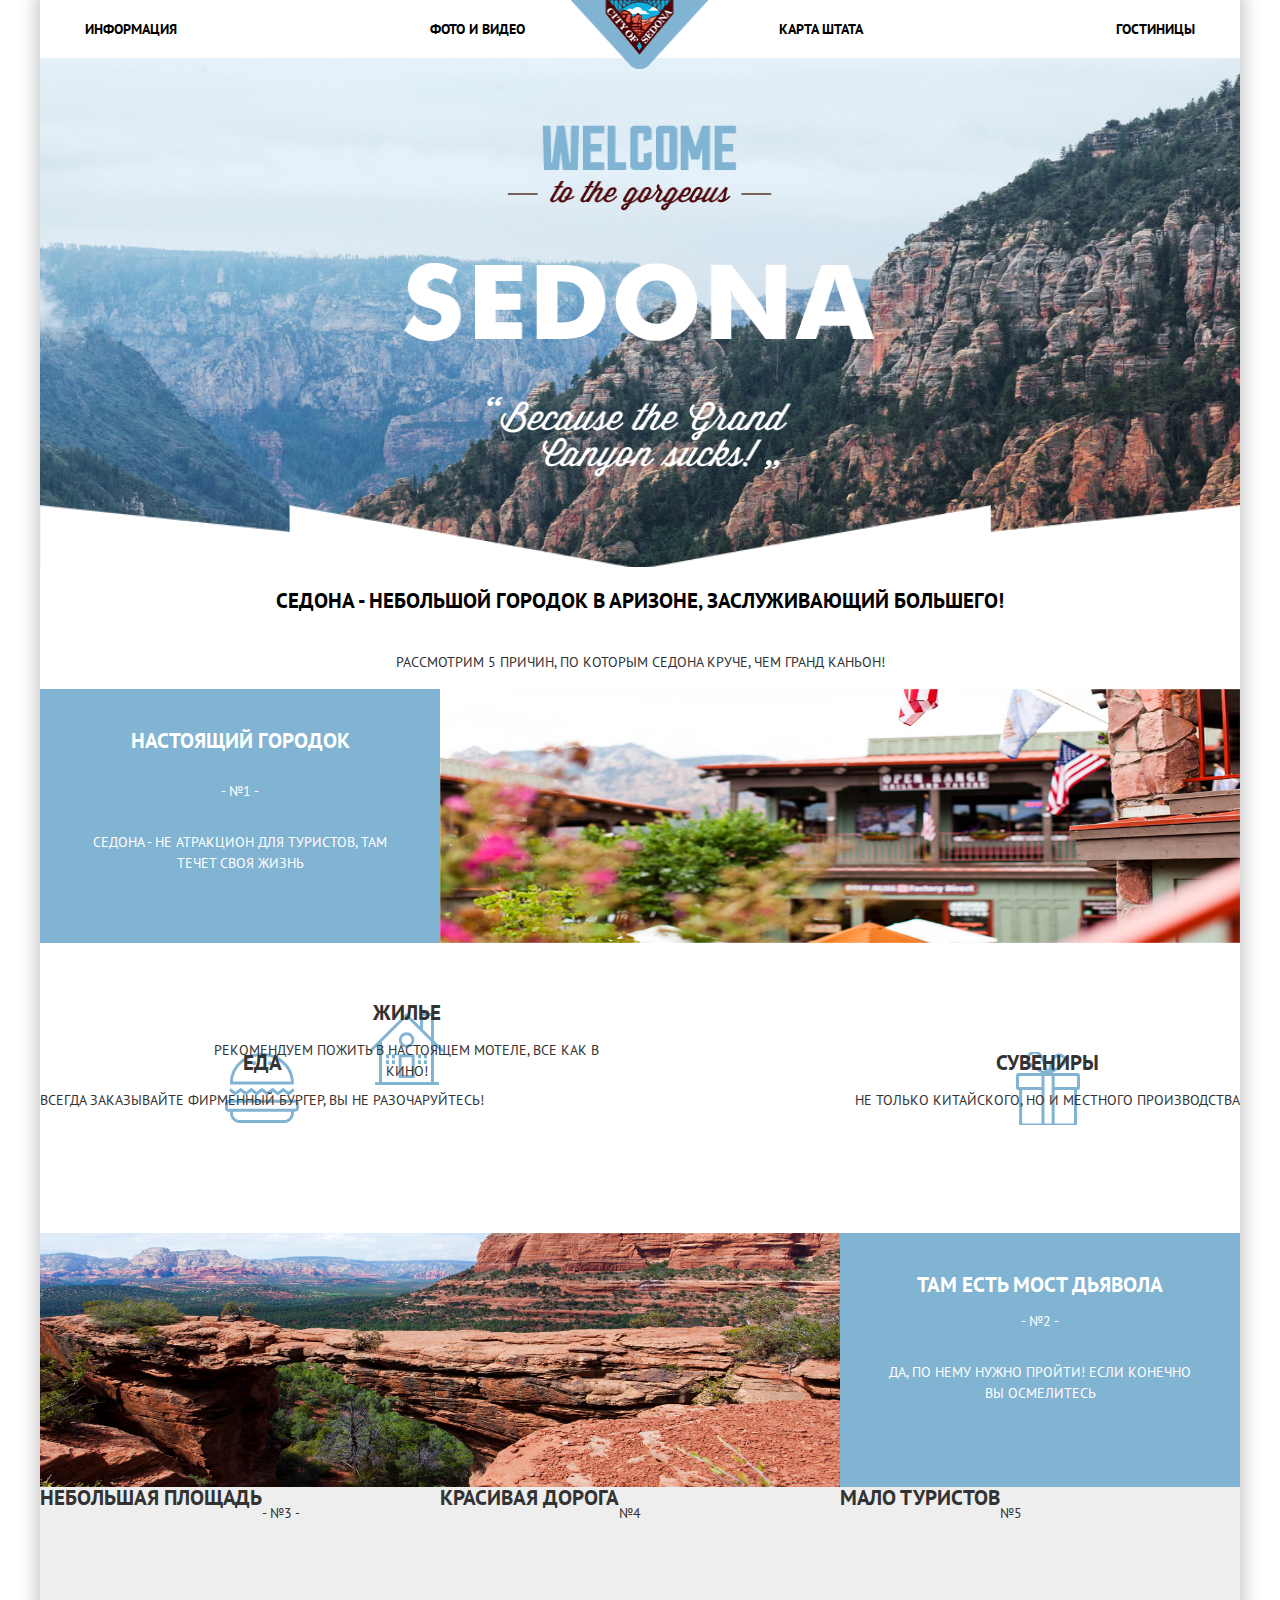
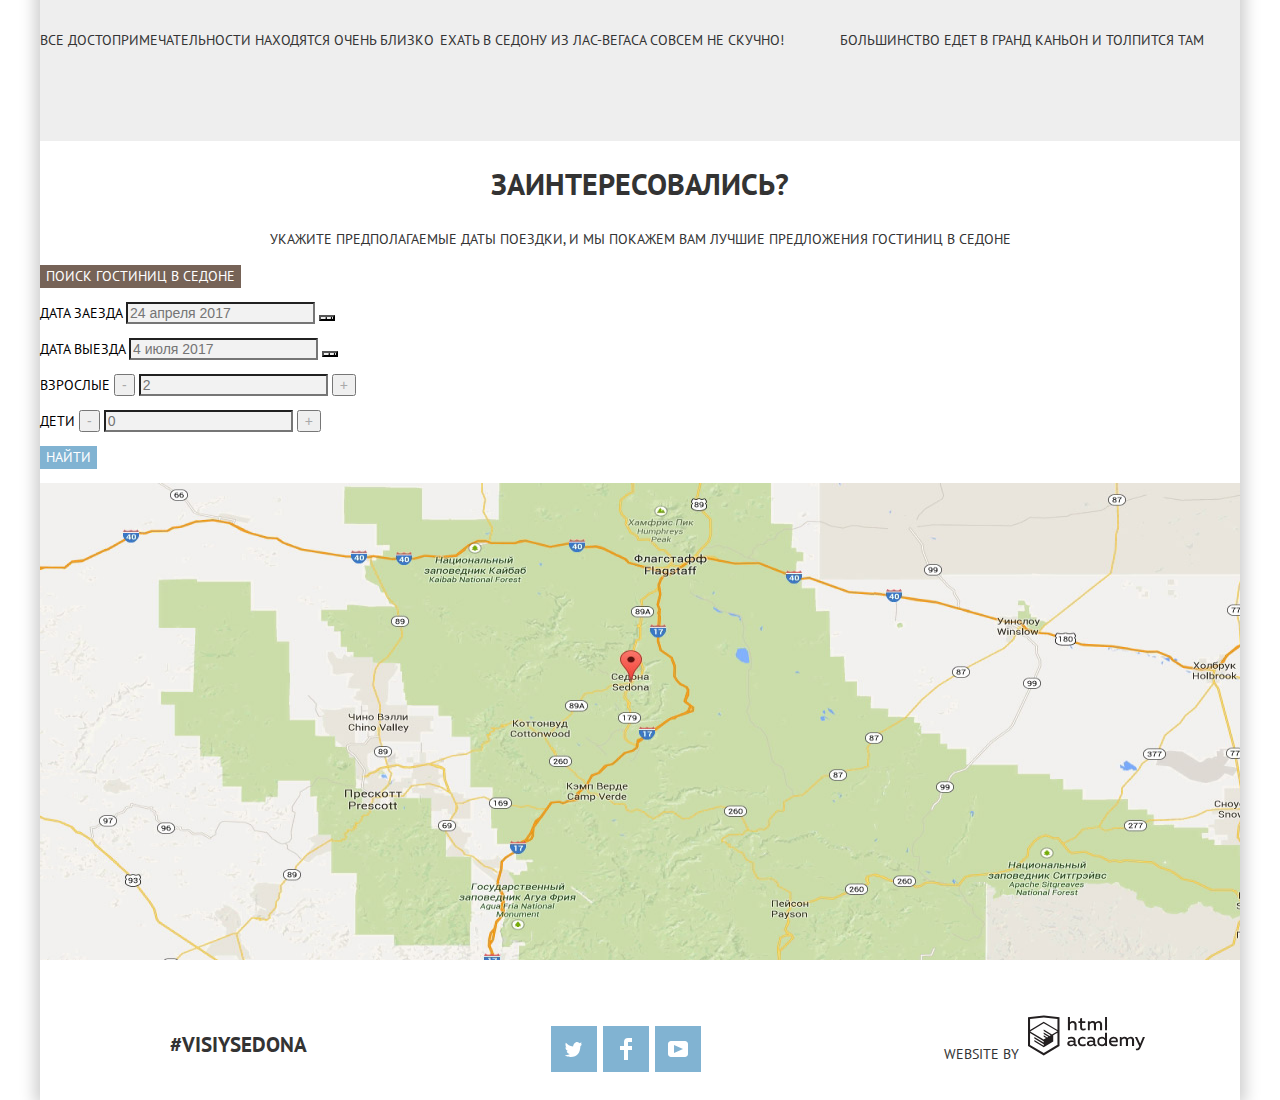
==== commit 7789ace2: "css стилизация" ====
--- a/index.html
+++ b/index.html
@@ -121,7 +121,7 @@
 					</p>
 					<button class="button search-button" type="submit">Найти</button>
 				</form>
-				<button class="search-close" type="button">Закрыть</button>
+				<button class="search-close visually-hidden" type="button">Закрыть</button>
 			</section>
 
 			<section class="map">
@@ -129,21 +129,29 @@
 				<p>
    					<img src="img/map.jpg" width="1200" height="477px" alt="Седона">
    				</p>
-   				<button class="map-close" type="button">Закрыть</button>	
+   				<button class="map-close visually-hidden" type="button" >Закрыть</button>	
 			</section>
 		</main>
 
 
 		<footer class="main-footer">
 			<b>#VISIYSEDONA</b>
-			<ul class="footer-button">
-				<li><a class="social-button social-twitter" href="#">Twitter</a></li>
-				<li><a class="social-button social-facebook" href="#">Facebook</a></li>
-				<li><a class="social-button social-youtube" href="#">Youtube</a></li>
+			<ul class="main-footer-list">
+				<li><a class="social-button" href="#"><span class="visually-hidden">Twitter</span>
+						<svg xmlns="http://www.w3.org/2000/svg" xmlns:xlink="http://www.w3.org/1999/xlink" width="17" height="15" viewBox="0 0 17 15"><path fill="#FFF" d="M10.95.144c1.685-.496 2.984.27 3.577 1.179.673-.231 1.331-.481 2.011-.708a2.345 2.345 0 0 1-.857 1.768c.685.17 1.304-.491 1.304-.491-.169 1-1.006 1.788-1.563 2.024-.231 6.75-3.175 11.217-10.077 11.082h-.446c-.41 0-4.164-.46-4.898-1.887 2.271.196 3.893-.422 4.693-1.177-.96-.3-2.679-.477-2.979-2.95.349.106.564.228 1.19.119C1.705 8.247.374 7.53.448 5.33c.285.328 1.067.536 1.34.472C1.085 5.561-.182 2.442.894.85c1.818 1.854 3.735 3.606 7.152 3.773C8.254 2.33 9.183.793 10.95.144z"/></svg>
+					</a></li>
+				<li><a class="social-button" href="#"><span class="visually-hidden">Facebook</span>
+						<svg xmlns="http://www.w3.org/2000/svg" width="12" height="22" viewBox="0 0 12 22"><path fill="#FFF" d="M12 4V0H8a4 4 0 0 0-4 4v4H0v4h4v10h4V12h4V8H8V4h4z"/></svg>
+					</a></li>
+				<li><a class="social-button" href="#"><span class="visually-hidden">Youtube</span>
+						<svg xmlns="http://www.w3.org/2000/svg" xmlns:xlink="http://www.w3.org/1999/xlink" width="20" height="16" viewBox="0 0 20 16"><path fill="#FFF" d="M17 0H3C1.35 0 0 1.35 0 3v10c0 1.65 1.35 3 3 3h14c1.65 0 3-1.35 3-3V3c0-1.65-1.35-3-3-3zM6.027 11.998V4.002L15.014 8l-8.987 3.998z"/></svg>
+					</a></li>
 			</ul>
 			<div class="footer-academy">
 				<span>WEBSITE BY</span>
-				<a href="htmlacademy.ru"><img src="img/svg/logo-htmlacademy.svg" alt="Логотип академии" width="40" height="10"></a>
+				<a href="htmlacademy.ru" class="footer-logo"><span class="visually-hidden">Логотип академии</span>
+					<svg id="Layer_1" data-name="Layer 1" xmlns="http://www.w3.org/2000/svg" viewBox="0 0 108.08 36.85" width="117" height="43"><title>logo-htmlacademy-small1</title><path d="M44.61,26.88a2,2,0,0,0,.55-0.1v1.33a3.25,3.25,0,0,1-1.18.21,1.67,1.67,0,0,1-1.67-1,4.84,4.84,0,0,1-3.14,1.08c-1.51,0-2.91-.83-2.91-2.55,0-2.13,2-2.79,3.71-2.79a11.08,11.08,0,0,1,2.17.25v-0.3c0-1-.76-1.77-2.19-1.77a7.42,7.42,0,0,0-3,.64v-1.7a10.21,10.21,0,0,1,3.19-.55c2.36,0,3.81,1.12,3.81,3.65v3a0.54,0.54,0,0,0,.49.59h0.17Zm-6.44-1.13A1.35,1.35,0,0,0,39.63,27h0.11a3.39,3.39,0,0,0,2.41-1V24.58a9.72,9.72,0,0,0-1.81-.21c-1,0-2.16.33-2.16,1.38h0Zm12.36-6.11a5,5,0,0,1,2.57.64V22a4.08,4.08,0,0,0-2.3-.7,2.75,2.75,0,1,0,0,5.49,5,5,0,0,0,2.43-.64v1.71a6.27,6.27,0,0,1-2.76.57A4.21,4.21,0,0,1,46,24.51q0-.21,0-0.41a4.32,4.32,0,0,1,4.18-4.46h0.38Zm12.17,7.24a2,2,0,0,0,.55-0.1v1.33a3.25,3.25,0,0,1-1.18.21,1.67,1.67,0,0,1-1.67-1,4.84,4.84,0,0,1-3.14,1.08c-1.51,0-2.91-.83-2.91-2.55,0-2.13,2-2.79,3.71-2.79a11.08,11.08,0,0,1,2.17.25v-0.3c0-1-.76-1.77-2.19-1.77a7.42,7.42,0,0,0-3,.64v-1.7a10.21,10.21,0,0,1,3.19-.55c2.36,0,3.81,1.12,3.81,3.65v3a0.54,0.54,0,0,0,.49.59h0.17Zm-6.44-1.13A1.35,1.35,0,0,0,57.73,27h0.11a3.39,3.39,0,0,0,2.41-1V24.58a9.72,9.72,0,0,0-1.81-.21c-1.06,0-2.16.33-2.16,1.38h0ZM73,16V28.2H71.35V26.88a3.88,3.88,0,0,1-3.19,1.54,4.4,4.4,0,0,1,0-8.78,3.81,3.81,0,0,1,3,1.3V16H73Zm-4.53,5.22a2.76,2.76,0,1,0,0,5.52A2.86,2.86,0,0,0,71.15,25V23A2.91,2.91,0,0,0,68.49,21.27ZM79,19.64c3.31,0,4.46,2.68,3.92,5.09H76.7c0.21,1.5,1.67,2.11,3.19,2.11a6.11,6.11,0,0,0,2.64-.59v1.6a7.14,7.14,0,0,1-3,.57C77,28.42,74.78,27,74.78,24a4.18,4.18,0,0,1,4-4.39H79Zm0.09,1.54a2.28,2.28,0,0,0-2.44,2.1v0.06H81.3A2,2,0,0,0,79.13,21.18Zm5.73,7V19.87h1.65v1a3.81,3.81,0,0,1,2.78-1.27A2.86,2.86,0,0,1,91.89,21a4.12,4.12,0,0,1,2.91-1.33A3.06,3.06,0,0,1,98,23V28.2h-1.9V23.05a1.59,1.59,0,0,0-1.42-1.75H94.42a2.8,2.8,0,0,0-2.07,1.12V28.2h-1.9V23.05A1.59,1.59,0,0,0,89,21.31H88.8a3,3,0,0,0-2.21,1.29v5.63H84.86Zm21.31-8.33h1.9l-3.91,9.46c-0.9,2.17-2.09,2.86-3.35,2.86a4.76,4.76,0,0,1-1.1-.14V30.46a2.86,2.86,0,0,0,.85.12c0.9,0,1.58-.64,2.07-1.9l0.17-.42-4-8.4h2l2.86,6.29ZM38.73,1.46V6.22a3.81,3.81,0,0,1,2.7-1.14,3.25,3.25,0,0,1,3.44,3.4v5.15H43V8.72a1.81,1.81,0,0,0-1.61-2h-0.3a2.93,2.93,0,0,0-2.32,1.39v5.52h-1.9V1.46h1.9ZM49.94,2.31v3h3V6.91h-3v3.81c0,1.1.5,1.46,1.58,1.46a4.49,4.49,0,0,0,1.69-.33v1.6A6.8,6.8,0,0,1,51,13.8a2.55,2.55,0,0,1-2.86-2.74V6.89H46.58V5.26h1.5V2.74Zm5.4,11.31V5.28H57v1A3.81,3.81,0,0,1,59.77,5a2.86,2.86,0,0,1,2.6,1.33A4.12,4.12,0,0,1,65.28,5,3.06,3.06,0,0,1,68.44,8.4v5.21h-1.9V8.46a1.59,1.59,0,0,0-1.42-1.75H64.89a2.8,2.8,0,0,0-2.07,1.12v5.78h-1.9V8.46A1.59,1.59,0,0,0,59.5,6.71H59.27A3,3,0,0,0,57.06,8v5.63H55.34ZM71.17,1.45H73V13.6H71.17V1.45ZM14.71,0H14.55L0,1.54V28.21l14.55,8.66,14.55-8.66V1.54Zm12.5,27.1L14.55,34.64,1.9,27.12V16.18l12.59,7.5V25L5.86,19.9v1.31l8.68,5.21v1.39L5.87,22.65V24l8.68,5.21,8.75-5.24V18.31L27.2,16V27.12Zm0-12.53-3.48,2-1.6,1L14.51,13v1.31L21,18.23H21l-0.14.09-1,.54-5.37-3.2V17l4.24,2.52-1,.67-3.2-1.9v1.31l2.1,1.24L14.5,22.1,2,14.65,14.51,7.11Zm0-1.32L14.49,5.76,1.91,13.25v-10L14.56,1.92,27.21,3.25v10h0Z" transform="translate(0 -0.02)" fill="#231f20"/></svg>
+				</a>
 			</div>
 		</footer>
 	</div>
--- a/css/style.css
+++ b/css/style.css
@@ -1,7 +1,6 @@
 
 body{
 	width: 1200px;
-	min-height: 2762px;
 	margin: 0 auto;
 	padding: 0;
 
@@ -41,7 +40,7 @@
 }
 
 .whole-page{
-	box-shadow: 5px 5px 0 rgba(0,1,1,0.2);
+	box-shadow: 0 0 15px 5px rgba(0,1,1,0.2);
 }
 
 .inner-page{
@@ -80,6 +79,7 @@
 	margin: 0;
 	padding: 0;
 	font-size: 14px;
+	font-weight: bold;
 	line-height: 26px;
 	color:#000000;
 	background-color: #ffffff;
@@ -95,6 +95,13 @@
 
 .site-navigation a{
 	color:#000000;
+}
+
+.site-navigation li:first-child{
+	margin-left: 45px;
+}
+.site-navigation li:last-child{
+	margin-right: 45px;
 }
 
 .site-navigation-current{
@@ -125,11 +132,7 @@
 }
 
 .main-welcome{
-
 	width: 100%;
-
-	/*height: 722px;*/
-
 }
 
 .welcome-img{
@@ -173,6 +176,8 @@
 }
 
 .reasons-list{
+	margin: 0;
+	padding:0;
 	display: flex;
 	flex-wrap: wrap;
 	width: 100%;
@@ -220,7 +225,10 @@
 }
 
 .reason-item-examples{
-	display: flex;
+	margin:0;
+	padding:0;
+	display: flex;
+	flex-wrap: wrap;
 	width: 100%;
 	height: 290px;
 	justify-content: space-between;
@@ -246,12 +254,16 @@
 }
 
 .reason-item-examples{
+	position: relative;
 	color: #333333;
 	background-color: #ffffff;
 }
 
-
 .reason-item-accomodation{
+	width: 403px;
+	position: absolute;
+	top: 59px;
+	left: 165px;
 	background-image: url("../img/svg/icon1.svg");
 	background-repeat: no-repeat;
 	background-position: center;
@@ -368,69 +380,74 @@
 	justify-content: space-between;
 }
 
+.main-footer b{
+	display: block;
+	font-weight: bold;
+	font-size: 21px;
+	line-height: 26px;
+	margin-left: 130px;
+	margin-top: 52px;
+}
+
+.main-footer span{
+	font-weight: regular;
+	font-size: 14px;
+	line-height: 26px;
+}
+.footer-academy{
+	margin-right: 95px;
+	margin-top: 34px;
+}
+
 .social-button{
+	display: flex;
+	width: 46px;
+	height: 46px;
 	background-color: #81b3d2;
+	align-items: center;
+	justify-content: center;
+}
+.main-footer-list{
+	margin: 0 auto;
+	padding: 0;
+	padding-top: 46px;
+	list-style: none;
+	display: flex;
+	width: 150px;
+	flex-wrap: wrap;
+	justify-content: space-between;
 }
 
 .social-button:hover{
 	background-color: #669ec0;
 }
 
-.social-button:active,
-.social-button:focus{
+.social-button:active{
 	background-color: #5496bd;
 }
 
-.social-twitter{
-	background-image: : url(../img/svg/twitter.svg);
-	background-repeat: no-repeat;
+.social-button:active path{
 	opacity: 0.3;
 }
-
-.social-facebook{
-	background-image: url(../img/svg/fb-icon.svg);
-	background-repeat: no-repeat;
-	opacity: 0.3;
-}
-
-.social-youtube{
-	background-image: url(../img/svg/youtube.svg);
-	background-repeat: no-repeat;
-	opacity: 0.3;
-}
-
-.main-footer img{
-	width: 115px;
-	height: 41px;
-	color: #3c3839;
-}
-
-.main-footer img:hover{
-	color: #81b3d2;
-}
-
-.main-footer img:active,
-.main-footer img:focus{
-	color: #d0cfcf;
-}
-
-.main-footer b{
-	font-weight: bold;
-	font-size: 21px;
-	line-height: 26px;
-}
-
-.main-footer span{
-	font-weight: regular;
-	font-size: 14px;
-	line-height: 26px;
-}
-
+.footer-logo{
+	margin-top: 41px;
+}
+.footer-logo:hover path{
+	fill: #81b3d2;
+}
+
+.footer-logo:active path{
+	fill: #bdbbbc;
+}
+
+.footer-academy span{
+	display: inline-block;
+	vertical-align: middle;
+	margin-right: 5px;
+}
 
 /*страница hotels*//
-.hotels{
-	/*padding: 0 7x;*/
-}
+
 
 .hotels-found-sorting{
 	margin-left: 20px;
@@ -443,18 +460,24 @@
 	margin: 0;
 	padding: 0;
 	display: flex;
-	width: 100%;
 	
+	padding-left: 73px;
+	padding-right: 73px;
 	border-bottom: 1px solid grey;
 	padding-top: 30px;
 	padding-bottom: 30px;
-}
+
+}
+
 .hotel-type{
-	display: flex;	
-}
+	display: flex;
+	margin-top: 12px;	
+}
+
 .hotel-price{
 	margin-left: 40px;
 }
+
 .hotels h3{
 	margin: 0;
 }
@@ -483,43 +506,65 @@
 }
 
 .hotel-item-price{
-	margin-left: 20px;
+	margin-left: 30px;
 }
 
 .hotel-stars span{
 	display: inline-block;
 	background-image: url(../img/svg/star.svg); 
-	width: 20px;
-	height: 20px;
-}
+	background-repeat: no-repeat;
+	width: 18px;
+	height: 18px;
+	padding-bottom: 41px;
+}
+
 .hotel-button{
 	display: flex;
-	justify-content: space-between;
-}
+	margin-top: 14px;
+}
+
 .moreinfo,
 .booking{
+	font: inherit;
+	font-weight: bold;
+	line-height: 21px;
+	font-size: 14px;
 	display: block;
-	padding:8px;
-
-}	
-
-}
+	padding:4px 16px;
+}
+.booking{
+	margin-left: 8px;
+}
+
+.hotel-rate{
+	background-color: #f2f2f2;
+	display: inline-block;
+	vertical-align: middle;
+	padding: 4px 13px;
+}
+
+.direction-list{
+	margin-left: auto;
+}
+
 .direction-item-back{
+	height: 15px;
+	width: 15px;
 	display: inline-block;
 	background-image: url(../img/svg/icon-up-dir.svg);
 	background-repeat: no-repeat;
-	/*background-position: 0 0;*/
-	height: 15px;
-	width: 15px;
-	
-}
+}
+
 .direction-item-next{
 	display: inline-block;
 	width: 15px;
 	height: 15px;
 	background-image: url(../img/svg/icon-down-dir.svg);
 	background-repeat: no-repeat;
-	/*background-position: 0 0;*/
+	color: #cacaca;
+}
+.direction-item-next:active{
+	background-color: #81b3d2;
 }
 
 
@@ -591,8 +636,6 @@
 	opacity: 0.3;
 }
 
-
-
 .direction-list,
 .hotels-list{
 	list-style: none;
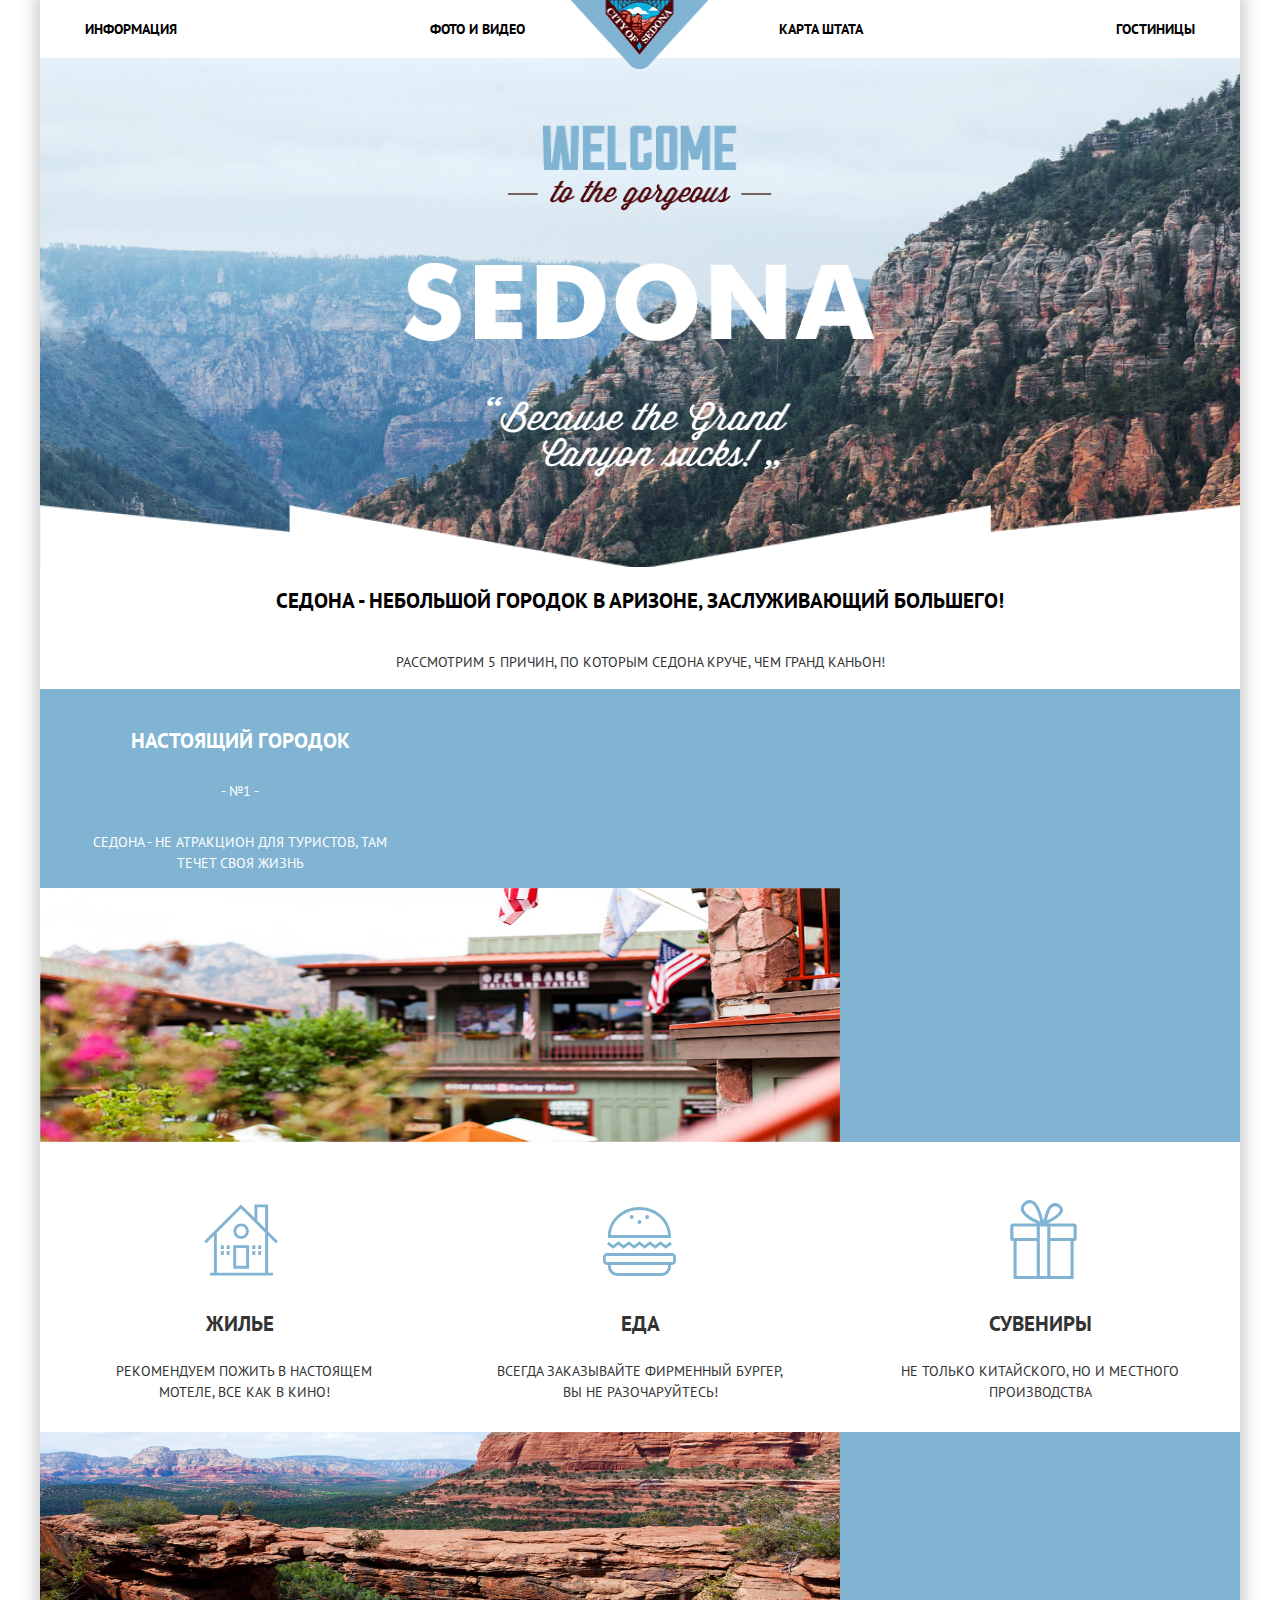
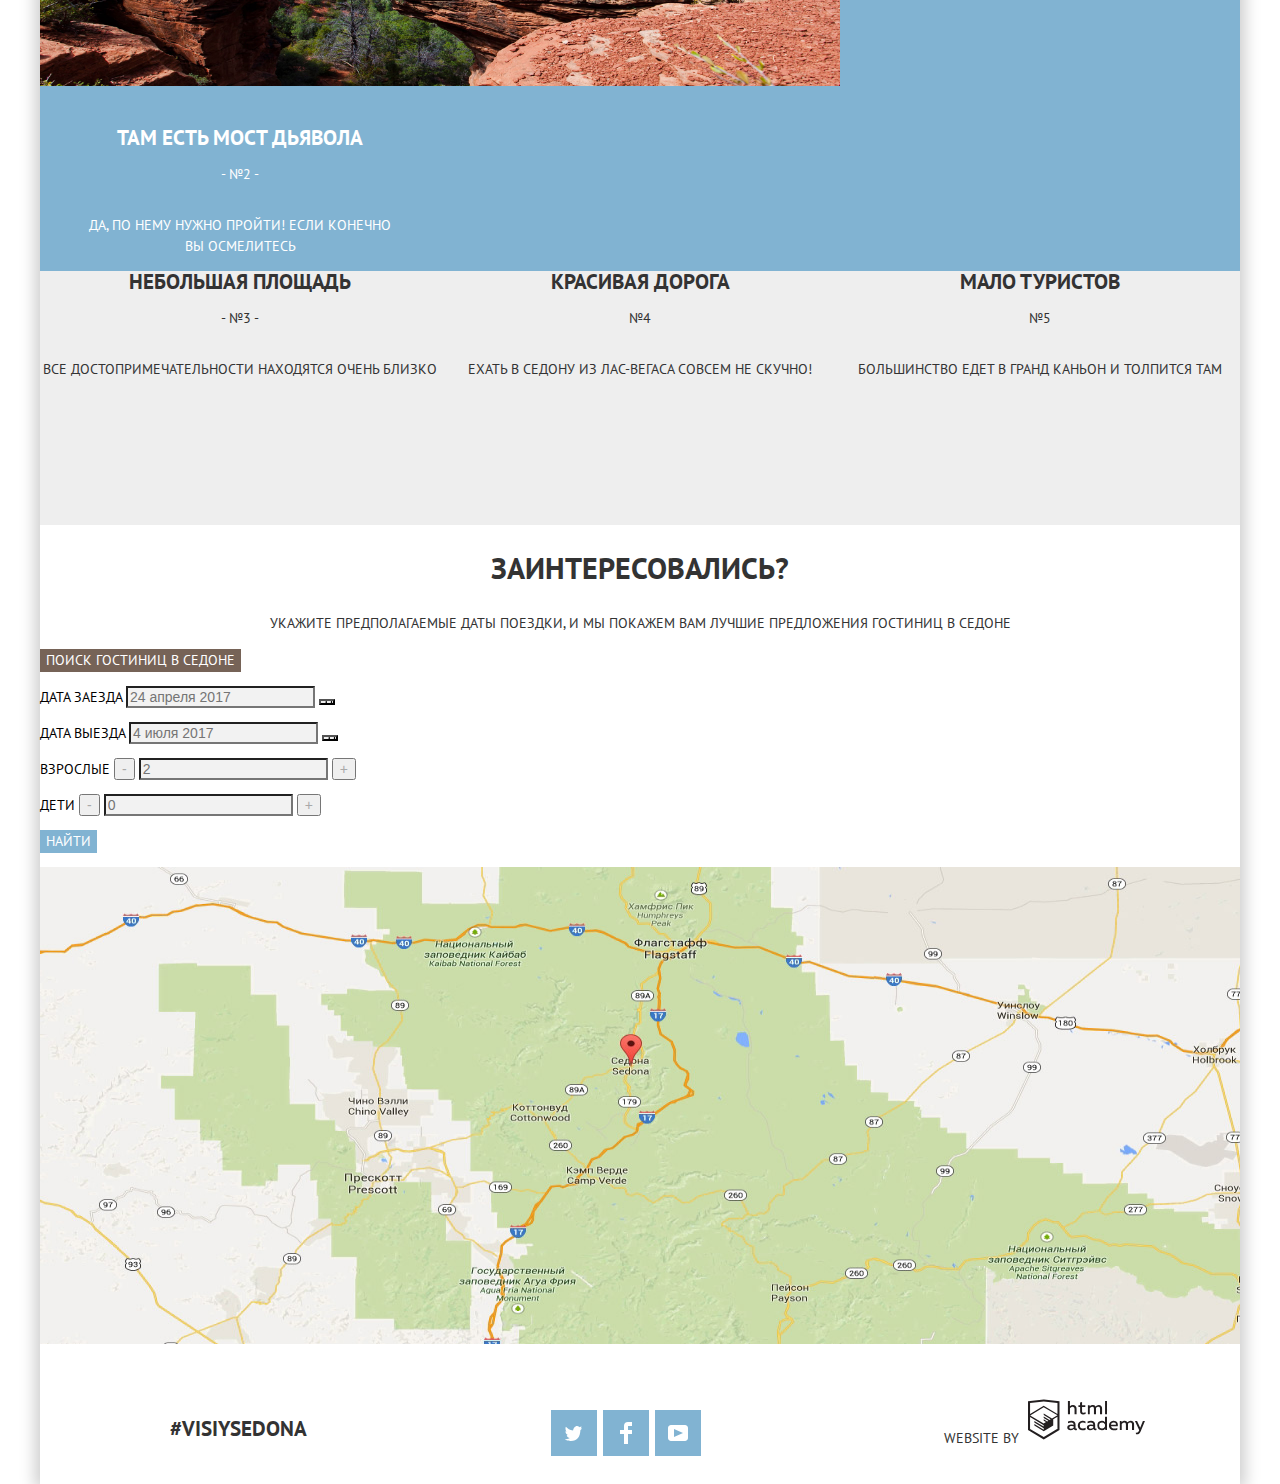
==== commit d3343c3f: "Css декоративные эелементы" ====
--- a/index.html
+++ b/index.html
@@ -47,15 +47,18 @@
 						<img src="img/reasons-photo1.jpg" alt="Фото причина 1" width="800" height="254">
 
 						<ul class="reason-item-examples">
-							<li class="reason-item-accomodation">
+							<li class="reason-example accomodation">
+								<img src="img/svg/icon1.svg" width="74" height="74" alt="Жилье">
 								<b>Жилье</b>
 								<p class="reason-item-grey">Рекомендуем пожить в настоящем мотеле, все как в кино!</p>
 							</li>
-							<li class="reason-item-food">
+							<li class="reason-example food">
+								<img src="img/svg/icon-3.svg" height="77" width="73" alt="Еда">
 								<b>Еда</b>
 								<p class="reason-item-grey">Всегда заказывайте фирменный бургер, вы не разочаруйтесь!</p>
 							</li>
-							<li class="reason-item-souvenir">
+							<li class="reason-example souvenir">
+								<img src="img/svg/icon2.svg" width="67" height="79" alt="Сувениры">
 								<b>Сувениры</b>
 								<p class="reason-item-grey">Не только китайского, но и местного производства</p>
 							</li>
@@ -70,7 +73,7 @@
 						</div>
 						
 					</li>
-					<li class="reason-item">
+					<li class="reason-item ">
 						<b>Небольшая площадь</b>
 						<span class="number"> - №3 -</span>
 						<p class="reason-item-grey">Все достопримечательности находятся очень близко</p>
--- a/css/style.css
+++ b/css/style.css
@@ -186,8 +186,9 @@
 .reason-item{
 	width:100%;
 	display: flex;
-	flex-wrap: wrap;
+	flex-direction: column;
 	text-align: center;
+
 }
 
 .reason-item-cover{
@@ -209,11 +210,6 @@
 	display: block;
 	padding-top: 16px;
 	padding-bottom: 16px;
-}
-
-.number::before,
-.number::after{
-
 }
 
 .reason-item:nth-child(3),
@@ -225,16 +221,58 @@
 }
 
 .reason-item-examples{
+	position: relative;
 	margin:0;
 	padding:0;
 	display: flex;
-	flex-wrap: wrap;
 	width: 100%;
 	height: 290px;
 	justify-content: space-between;
 	align-items: center;
-}
-
+	color: #333333;
+	background-color: #ffffff;
+}
+.reason-example{
+	width: 400px;
+	background-color: #ffffff;
+}
+.accomodation img{
+	position: absolute;
+	top: 61px;
+	left: 164px;
+}
+.food img{
+	position: absolute;
+	top: 61px;
+	left: 563px;
+}
+.souvenir img{
+	position: absolute;
+	top: 58px;
+	left: 970px;
+}
+.reason-example b{
+	display: inline-block;
+	margin-top: 156px;
+}
+.accomodation .reason-item-grey{
+	padding: 0;
+	margin-left:  75px;
+	margin-right: 67px;
+	margin-top: 24px;
+}
+.food .reason-item-grey{
+	padding: 0;
+	margin-left: 55px;
+	margin-right: 55px;
+	margin-top: 24px;
+}
+.souvenir .reason-item-grey{
+	padding: 0;
+	margin-left: 61px;
+	margin-right: 61px;
+	margin-top: 24px;
+}
 .reason-item:nth-child(2), 
 .reason-item:first-child{
 	background-color: #81b3d2;
@@ -251,34 +289,6 @@
 .reasons-item:nth-child(2) b, 
 .reasons-item:first-child b{
 	color:#ffffff;
-}
-
-.reason-item-examples{
-	position: relative;
-	color: #333333;
-	background-color: #ffffff;
-}
-
-.reason-item-accomodation{
-	width: 403px;
-	position: absolute;
-	top: 59px;
-	left: 165px;
-	background-image: url("../img/svg/icon1.svg");
-	background-repeat: no-repeat;
-	background-position: center;
-}
-
-.reason-item-food{
-	background-image: url("../img/svg/icon-3.svg");
-	background-repeat: no-repeat;
-	background-position: center;
-}
-
-.reason-item-souvenir{
-	background-image: url("../img/svg/icon2.svg");
-	background-repeat: no-repeat;
-	background-position: center;
 }
 
 .main-interests{
@@ -449,10 +459,6 @@
 /*страница hotels*//
 
 
-.hotels-found-sorting{
-	margin-left: 20px;
-}
-
 .hotels-list{
 	padding: 0;
 }
@@ -460,7 +466,7 @@
 	margin: 0;
 	padding: 0;
 	display: flex;
-	
+
 	padding-left: 73px;
 	padding-right: 73px;
 	border-bottom: 1px solid grey;
@@ -487,6 +493,25 @@
 	height: 90px;
 	align-items: center;
 	border-bottom: 1px solid grey;
+}
+.hotels-found-sorting{
+	padding-left: 44px;
+}
+.sorting-item-current{
+	padding-left: 37px;
+	color: #81b3d2;
+}
+.sorting-item{
+	padding-left: 33px;
+	color: #b2b2b2;
+	border-bottom: 1px dotted #81b3d2;
+}
+.sorting-item:hover{
+	color: #81b3d2;
+}
+.sorting-item:active,
+.sorting-item:focus{
+	color: #000000;
 }
 
 .sorting-list li{
@@ -551,22 +576,34 @@
 	height: 15px;
 	width: 15px;
 	display: inline-block;
-	background-image: url(../img/svg/icon-up-dir.svg);
-	background-repeat: no-repeat;
 }
 
 .direction-item-next{
 	display: inline-block;
 	width: 15px;
 	height: 15px;
-	background-image: url(../img/svg/icon-down-dir.svg);
-	background-repeat: no-repeat;
-	color: #cacaca;
-}
-.direction-item-next:active{
-	background-color: #81b3d2;
-}
-
+}
+
+.direction-item-back path,
+.direction-item-next path{
+fill: #cacaca;
+}
+
+.active path{
+	fill:#81b3d2;
+}
+
+.direction-item-back path:hover,
+.direction-item-next path:hover{
+	fill: #231f20;
+}
+
+.direction-item-back path:active,
+.direction-item-next path:active,
+.direction-item-back path:focus,
+.direction-item-next path:focus{
+	fill: #81b3d2;
+}
 
 .criterias{
 	background-color: #345568;
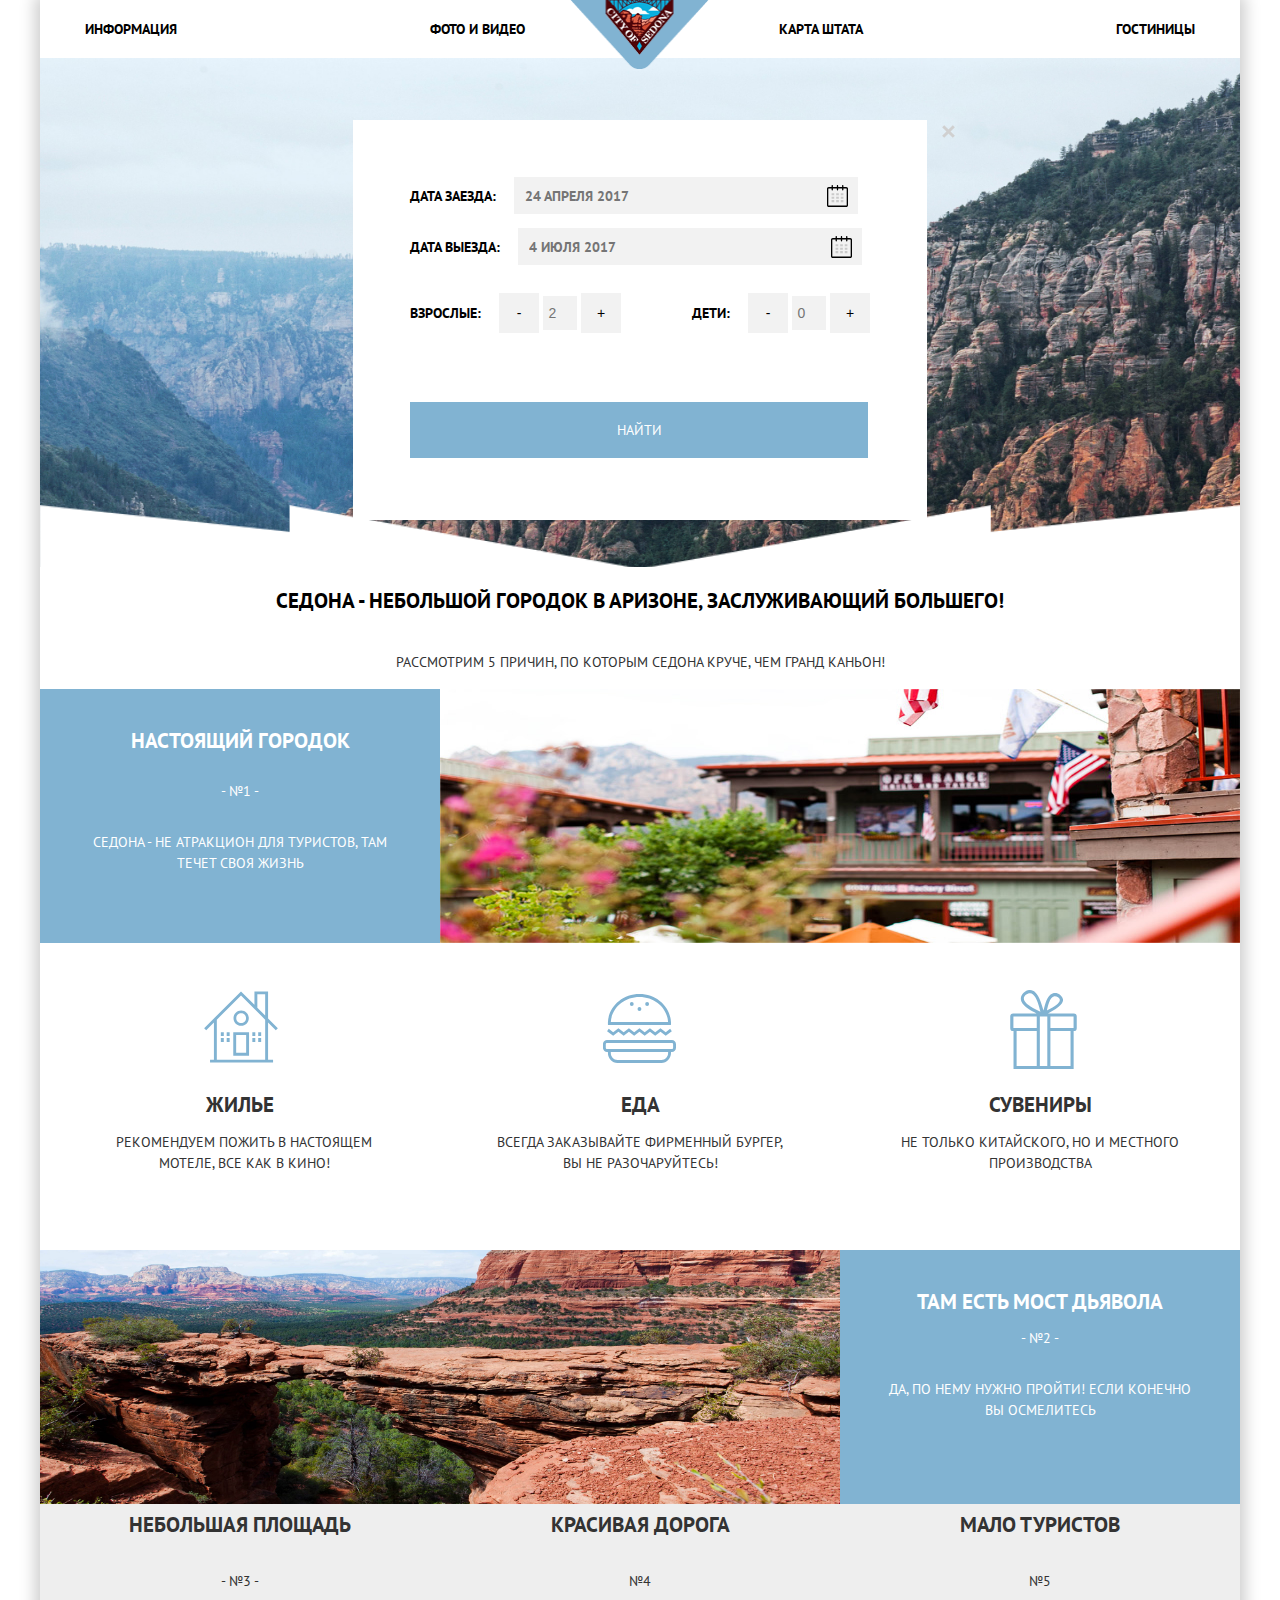
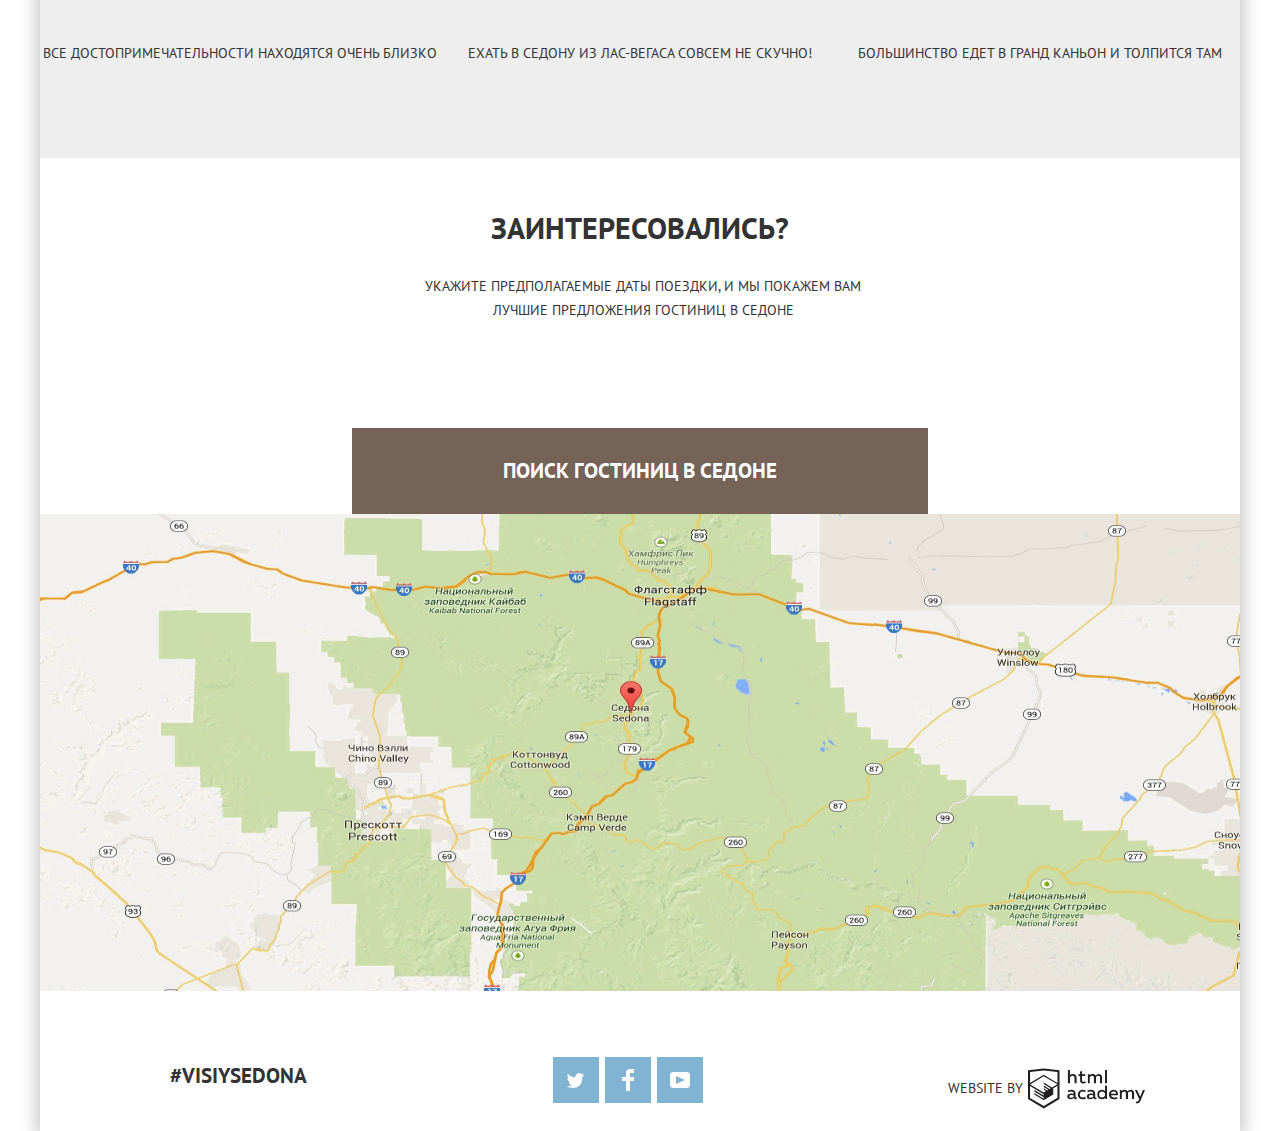
==== commit d2ea3c3f: "Css завершение оформления страницы" ====
--- a/index.html
+++ b/index.html
@@ -38,7 +38,7 @@
 			<section class="reasons">
 				<h2 class="visually-hidden">Причины</h2>
 				<ul class="reasons-list">
-					<li class="reason-item">
+					<li class="reason-item reason-item1">
 						<div class="reason-item-cover">
 							<b>Настоящий городок</b>
 							<p class="number"> - №1 -</p>
@@ -64,7 +64,7 @@
 							</li>
 						</ul>
 					</li>
-					<li class="reason-item">
+					<li class="reason-item reason-item1">
 						<img src="img/reasons-photo2.jpg" alt="Фото причина 2" width="800" height="254">
 						<div class="reason-item-cover">
 							<b>Там есть мост дьявола</b>
@@ -73,7 +73,7 @@
 						</div>
 						
 					</li>
-					<li class="reason-item ">
+					<li class="reason-item">
 						<b>Небольшая площадь</b>
 						<span class="number"> - №3 -</span>
 						<p class="reason-item-grey">Все достопримечательности находятся очень близко</p>
@@ -94,37 +94,42 @@
 			<section class="main-interests">
 				<h2 class="interests-title">Заинтересовались?</h2>
 				<p>Укажите предполагаемые даты поездки, и мы покажем вам лучшие предложения гостиниц в Седоне</p>
+				<button class="button hotel-search">Поиск гостиниц в Седоне</button>
 			</section>
 
 			<section class="search">
-			
-				<button class="button hotel-search">Поиск гостиниц в Седоне</button>
+				
 				<form class="search" action="https://echo.htmlacademy.ru" method="post">
+				<div class="form-search">
 					<p class="search-date-item">
-						<label for="arrival-date">Дата заезда</label>
+						<label for="arrival-date">Дата заезда:</label>
 						<input id="arrival-date" type="text" name="date" placeholder="24 апреля 2017">
-						<button class="search-date-calendar"></button>
+						
 					</p>
 					<p class="search-date-item">
-						<label for="departure-date">Дата выезда</label>
+						<label for="departure-date">Дата выезда:</label>
 						<input id="departure-date" type="text" name="date" placeholder="4 июля 2017">
-						<button type="button" class="search-date-calendar"></button>
+						
 					</p>
+					<div class="people-number">
 					<p class="search-number-item">
-						<label for="adults">Взрослые</label>
+						<label for="adults">Взрослые:</label>
 						<button type="button"><span class="visually-hidden">Минус</span>-</button>
 						<input id="adults" type="number" name="number" step="1" placeholder="2">
 						<button type="button"><span class="visually-hidden">Плюс</span>+</button>
 					</p>
 					<p class="search-number-item">
-						<label for="children">Дети</label>
+						<label for="children">Дети:</label>
 						<button type="button"><span class="visually-hidden">Минус</span>-</button>
 						<input id="children" type="number" name="number" step="1" placeholder="0">
 						<button type="button"><span class="visually-hidden">Плюс</span>+</button>	
 					</p>
+					</div>
 					<button class="button search-button" type="submit">Найти</button>
+				</div>
+				<button class="search-close">Закрыть</button>
 				</form>
-				<button class="search-close visually-hidden" type="button">Закрыть</button>
+				
 			</section>
 
 			<section class="map">
@@ -132,7 +137,6 @@
 				<p>
    					<img src="img/map.jpg" width="1200" height="477px" alt="Седона">
    				</p>
-   				<button class="map-close visually-hidden" type="button" >Закрыть</button>	
 			</section>
 		</main>
 
--- a/css/style.css
+++ b/css/style.css
@@ -184,11 +184,16 @@
 }
 
 .reason-item{
-	width:100%;
-	display: flex;
+	width: 100%;
+	display: flex;
+	flex-wrap: wrap;
 	flex-direction: column;
 	text-align: center;
-
+	justify-content: space-around;
+}
+
+.reason-item1{
+	flex-direction: row;
 }
 
 .reason-item-cover{
@@ -199,7 +204,13 @@
 	display: block;
 	padding-top: 41px;
 }
-
+.reason-item b{
+	display: block;
+	/*padding-top: 43px;*/
+}
+.reason-item-grey{
+	padding-bottom: 51px;
+}
 .reason-item-white{
 	padding-left: 40px;
 	padding-right: 40px;	
@@ -226,7 +237,7 @@
 	padding:0;
 	display: flex;
 	width: 100%;
-	height: 290px;
+
 	justify-content: space-between;
 	align-items: center;
 	color: #333333;
@@ -238,40 +249,46 @@
 }
 .accomodation img{
 	position: absolute;
-	top: 61px;
+	top: 47px;
 	left: 164px;
 }
 .food img{
 	position: absolute;
-	top: 61px;
+	top: 47px;
 	left: 563px;
 }
 .souvenir img{
 	position: absolute;
-	top: 58px;
+	top: 47px;
 	left: 970px;
 }
 .reason-example b{
 	display: inline-block;
-	margin-top: 156px;
+	margin-top: 151px;
+}
+
+.reason-item .reason-item-grey{
+margin-bottom: 33px;
 }
 .accomodation .reason-item-grey{
 	padding: 0;
 	margin-left:  75px;
 	margin-right: 67px;
-	margin-top: 24px;
+	margin-bottom: 76px;
 }
 .food .reason-item-grey{
 	padding: 0;
 	margin-left: 55px;
 	margin-right: 55px;
-	margin-top: 24px;
+	margin-bottom: 76px;
+	
 }
 .souvenir .reason-item-grey{
+	margin-bottom: 76px;
 	padding: 0;
 	margin-left: 61px;
 	margin-right: 61px;
-	margin-top: 24px;
+	
 }
 .reason-item:nth-child(2), 
 .reason-item:first-child{
@@ -292,19 +309,435 @@
 }
 
 .main-interests{
+	height: 290px;
 	text-align: center;
 	background-color: #ffffff;
 
 }
 .interests-title{
+	margin:0;
+	padding: 0;
 	font-weight: bold;
 	font-size: 30px;
 	line-height: 36px;
+	margin-top: 52px;
 }
 
 .interests-title+p{
+	display: block;
 	font-size: 14px;
 	line-height: 24px;
+	margin-top: 28px;
+	margin-left: 383px;
+	margin-right: 377px;
+	margin-bottom: 61px;
+}
+
+.main-footer{
+	min-height: 120px;
+	display: flex;
+	justify-content: space-between;
+}
+
+.main-footer b{
+	display: block;
+	font-weight: bold;
+	font-size: 21px;
+	line-height: 26px;
+	margin-left: 130px;
+	margin-top: 52px;
+}
+
+.main-footer span{
+	font-weight: regular;
+	font-size: 14px;
+	line-height: 26px;
+}
+.footer-academy{
+	margin-right: 95px;
+	margin-top: 34px;
+}
+
+.social-button{
+	display: flex;
+	width: 46px;
+	height: 46px;
+	background-color: #81b3d2;
+	align-items: center;
+	justify-content: center;
+}
+.main-footer-list{
+	margin: 0 auto;
+	padding: 0;
+	padding-top: 46px;
+	list-style: none;
+	display: flex;
+	width: 150px;
+	flex-wrap: wrap;
+	justify-content: space-between;
+}
+
+.social-button:hover{
+	background-color: #669ec0;
+}
+
+.social-button:active{
+	background-color: #5496bd;
+}
+
+.social-button:active path{
+	opacity: 0.3;
+}
+.footer-logo{
+	height: 43px;
+}
+
+.footer-logo:hover path{
+	fill: #81b3d2;
+}
+
+.footer-logo:active path{
+	fill: #bdbbbc;
+}
+
+.footer-academy{
+	display: flex;
+	align-items: center;
+}
+.footer-academy span{*/
+	display: inline-block;
+	vertical-align: middle;
+	margin-right: 5px;
+}
+
+/*страница hotels*//
+
+
+.hotels-list{
+	padding: 0;
+}
+
+.hotel-item{
+	margin: 0;
+	padding: 0;
+	display: flex;
+
+	margin-left: 73px;
+	margin-right: 73px;
+	border-bottom: 1px solid grey;
+	margin-top: 30px;
+	margin-bottom: 30px;
+}
+
+.hotel-type{
+	display: flex;
+	margin-top: 8px;	
+}
+
+.hotel-price{
+	margin-left: 40px;
+}
+
+.hotels h3{
+	margin: 0;
+}
+
+.hotels-found{
+	padding: 0 73px;
+	display: flex;
+	height: 90px;
+	align-items: center;
+	border-bottom: 1px solid grey;
+}
+
+.hotels-found-sorting{
+	padding-left: 44px;
+}
+
+.sorting-item-current{
+	margin-left: 37px;
+	color: #81b3d2;
+}
+
+.sorting-item{
+	margin-left: 33px;
+	color: #b2b2b2;
+	border-bottom: 1px dotted #81b3d2;
+}
+
+.sorting-item:hover{
+	color: #81b3d2;
+}
+
+.sorting-item:active,
+.sorting-item:focus{
+	color: #000000;
+}
+
+.sorting-list li{
+	padding: 0;
+	display: inline-block;
+	vertical-align: middle;
+	margin-left: 34px;
+}
+
+.direction-list li{
+	display: inline-block;
+	vertical-align: middle;
+}
+
+.hotel-item-rate{
+	margin-left: auto;
+
+}
+
+.hotel-item-price{
+	margin-left: 30px;
+}
+
+.hotel-stars span{
+	display: inline-block;
+	background-image: url(../img/svg/star.svg); 
+	background-repeat: no-repeat;
+	width: 18px;
+	height: 18px;
+	padding-bottom: 41px;
+}
+
+.hotel-button{
+	display: flex;
+	margin-top: 8px;
+}
+
+.moreinfo,
+.booking{
+	font: inherit;
+	font-weight: bold;
+	line-height: 21px;
+	font-size: 14px;
+	display: block;
+	padding:4px 16px;
+}
+.booking{
+	margin-left: 8px;
+}
+
+.hotel-rate{
+	background-color: #f2f2f2;
+	display: inline-block;
+	vertical-align: middle;
+	padding: 4px 13px;
+
+}
+
+.direction-list{
+	margin-left: auto;
+}
+
+.direction-item-back{
+	height: 15px;
+	width: 15px;
+	display: inline-block;
+}
+
+.direction-item-next{
+	display: inline-block;
+	width: 15px;
+	height: 15px;
+}
+
+.direction-item-back path,
+.direction-item-next path{
+fill: #cacaca;
+}
+
+.active path{
+	fill:#81b3d2;
+}
+
+.direction-item-back path:hover,
+.direction-item-next path:hover{
+	fill: #231f20;
+}
+
+.direction-item-back path:active,
+.direction-item-next path:active,
+.direction-item-back path:focus,
+.direction-item-next path:focus{
+	fill: #81b3d2;
+}
+
+.criterias{
+	background-color: #345568;
+	background-image: url("../img/background2.jpg");
+	background-repeat: no-repeat;
+	background-size: 1200px,217px;
+	background-position: 50% 50%;
+	width: 1200px;
+	height: 217px;
+}
+
+.criterias fieldset{
+	border: none;
+}
+
+.criterias ul{
+	list-style: none;
+	line-height: 21px;
+	font-size: 14px;
+	color: #ffffff;
+}
+
+.criterias legend{
+	font-size: 16px;
+	line-height: 21px;
+	font-weight: bold;
+}
+
+.infostructure-cover{
+	display: flex;
+
+}
+
+.filter-input-checkbox+label{
+	opacity: 0.14;
+}
+
+.filter-button{
+	width: 139px;
+	height: 38px;
+	font: inherit;
+	text-align: center;
+	color: #ffffff;
+	vertical-align: middle;
+	border: 2px solid #f8f7f6;
+}
+
+.hotels b{
+	font-size: 21px;
+	color: #000000;
+	line-height: 26px;
+	font-weight: bold;
+}
+
+.sorting-list{
+	list-style: none;
+	font-size: 12px;
+	line-height: 18px;
+	color: #111111;
+}
+
+.sorting-list:first-child:active{
+	color: #b3d1e4;
+}
+
+.sorting-list{
+	opacity: 0.3;
+}
+
+.direction-list,
+.hotels-list{
+	list-style: none;
+}
+
+.hotels-list h3{
+	font-size: 21px;
+	line-height: 26px;
+	color: #000000;
+}
+
+.hotels-list h3:hover{
+	color: #503e33;
+}
+
+.hotels-list h3:focus,
+.hotels-list h3:active{
+	color: #cacaca;
+}
+
+.hotels-list a{
+	color: #ffffff;
+	font-size: 14px;
+	line-height: 21px;
+	font-weight: bold;
+}
+
+.moreinfo{
+	background-color: #81b3d2;
+}
+
+.moreinfo:hover{
+	background-color: #669ec0;
+}
+
+.moreinfo:active,
+.moreinfo:focus{
+	background-color: #5496bd;
+	opacity: 0.3;
+}
+
+.booking{
+	background-color: #766357;
+}
+
+.booking:hover{
+	background-color: #604e43;
+}
+
+.booking:active,
+.booking:focus{
+	background-color: #503e33;
+	opacity: 0.3;
+}
+/*Всплывающая форма*/
+.search{
+	/*display: none;*/
+	box-sizing: border-box;
+	position: fixed;
+	color: #000000;
+	background-color: #ffffff;
+	top:120px;
+	left:50%;
+	width: 574px;
+	height: 400px;
+	margin-left: -287px;
+	padding:0px 57px;
+}
+
+.form-search{
+	margin-top: 57px;
+}
+
+.search-close{
+	position: absolute;
+	top:0;
+	right: -34px;
+	width: 22px;
+	height: 22px;
+	font-size: 0px;
+	border-radius: 0;
+	border: 0;
+	cursor: pointer;
+	background-color: transparent;
+}
+
+.search-close::before,
+.search-close::after{
+	content: "";
+	position: absolute;
+	top: 10px;
+	left: 2px;
+	width: 15px;
+	height: 3px;
+	background-color: #d0d0d0;
+}
+
+.search-close::before{
+	transform: rotate(45deg);
+}
+
+.search-close::after{
+	transform: rotate(-45deg);
 }
 
 .button{
@@ -319,7 +752,14 @@
 }
 
 .hotel-search{
+	width: 576px;
+	height: 86px;
 	background-color: #766357;
+	font-weight: bold;
+	font-size: 21px;
+	line-height: 26px;
+	padding: 25px 140px; 
+	margin-top: 45px;
 }
 
 .hotel-search:hover{
@@ -332,34 +772,94 @@
 	color: #81746d;
 }
 
-.search{
+.departure-date input{
+	position: relative;
+}
+
+.search input[type="text"]{
+	background-image: url("../img/svg/calendar-ordinary.svg");
+	background-repeat: no-repeat;
+	background-position: 313px center;
+}
+
+.search input[type="text"]:hover{
+	background-image: url("../img/svg/calendar-hover.svg");
+}
+
+.search input[type="text"]:active,
+.search input[type="text"]:focus{
+	background-image: url("../img/svg/calendar-active.svg");
+}
+
+.search input[type="text"]{
+	box-sizing: border-box;
+	width: 344px;
+	height: 37px;
+	padding: 9px 11px;
+	padding-right: 40px;
 	font: inherit;
+	font-size: 14px;
+	line-height: 26px;
+	font-weight: bold;
 	color: #000000;
+	text-transform: uppercase;
+	background-color: #f2f2f2;
+	border: none;
+}
+
+.search input[type="text"]:hover{
+	background-color: #ebebeb;
+}
+
+.search input[type="text"]:active,
+.search input[type="text"]:focus{
+	background-color: #ffffff;
 }
 
 .search label{
-	color: #000000;
-}
-
-.search input{
+	padding-right: 17px;
+	font: inherit;
+	font-size: 14px;
+	line-height: 26px;
+	font-weight: bold;
+}
+
+.search label:first-child{
+	padding-right: 14px;
+}
+
+.people-number{
+	display: flex;
+	justify-content: space-between;
+}
+
+.search input[type="number"]{
+	margin: 0;
+	padding: 0;
+	border-radius: 0;
+	border: none;
+	width: 34px;
+	height: 34px;
+	text-align:center;
 	background-color: #f2f2f2;
 }
 
-.search input:hover{
-	background-color: #ebebeb;
-}
-
-.search input:active,
-.search input:focus{
-	background-color: #ffffff;
-}
-
-.search-date-calendar{
-	background-image: url("../img/svg/calendar.svg");
+.search button[type="button"]{
+	width: 40px;
+	height: 40px;
+	border: none;
+	background-color: #f2f2f2;
+	margin: 0;
+	padding: 0;
+	border-radius: 0;
 }
 
 .search-button{
 	background-color: #81b3d2;
+	width: 458px;
+	height: 56px;
+	margin-bottom: 55px;
+	margin-top: 55px;
 }
 
 .search-button:hover{
@@ -371,368 +871,10 @@
 	background-color: #5496bd;
 }
 
-.search-number-item button{
-	color: #a9a9a9;
-}
-
-.search-number-item button:hover{
-	color: #000000;
-}
-
-.search-number-item button:active,
-.search-number-item button:focus{
-	color: #81b3d2;
-}
-
-.main-footer{
-	min-height: 120px;
-	display: flex;
-	justify-content: space-between;
-}
-
-.main-footer b{
-	display: block;
-	font-weight: bold;
-	font-size: 21px;
-	line-height: 26px;
-	margin-left: 130px;
-	margin-top: 52px;
-}
-
-.main-footer span{
-	font-weight: regular;
-	font-size: 14px;
-	line-height: 26px;
-}
-.footer-academy{
-	margin-right: 95px;
-	margin-top: 34px;
-}
-
-.social-button{
-	display: flex;
-	width: 46px;
-	height: 46px;
-	background-color: #81b3d2;
-	align-items: center;
-	justify-content: center;
-}
-.main-footer-list{
-	margin: 0 auto;
-	padding: 0;
-	padding-top: 46px;
-	list-style: none;
-	display: flex;
-	width: 150px;
-	flex-wrap: wrap;
-	justify-content: space-between;
-}
-
-.social-button:hover{
-	background-color: #669ec0;
-}
-
-.social-button:active{
-	background-color: #5496bd;
-}
-
-.social-button:active path{
-	opacity: 0.3;
-}
-.footer-logo{
-	margin-top: 41px;
-}
-.footer-logo:hover path{
-	fill: #81b3d2;
-}
-
-.footer-logo:active path{
-	fill: #bdbbbc;
-}
-
-.footer-academy span{
-	display: inline-block;
-	vertical-align: middle;
-	margin-right: 5px;
-}
-
-/*страница hotels*//
-
-
-.hotels-list{
-	padding: 0;
-}
- .hotel-item{
-	margin: 0;
-	padding: 0;
-	display: flex;
-
-	padding-left: 73px;
-	padding-right: 73px;
-	border-bottom: 1px solid grey;
-	padding-top: 30px;
-	padding-bottom: 30px;
-
-}
-
-.hotel-type{
-	display: flex;
-	margin-top: 12px;	
-}
-
-.hotel-price{
-	margin-left: 40px;
-}
-
-.hotels h3{
-	margin: 0;
-}
-.hotels-found{
-	padding: 0 73px;
-	display: flex;
-	height: 90px;
-	align-items: center;
-	border-bottom: 1px solid grey;
-}
-.hotels-found-sorting{
-	padding-left: 44px;
-}
-.sorting-item-current{
-	padding-left: 37px;
-	color: #81b3d2;
-}
-.sorting-item{
-	padding-left: 33px;
-	color: #b2b2b2;
-	border-bottom: 1px dotted #81b3d2;
-}
-.sorting-item:hover{
-	color: #81b3d2;
-}
-.sorting-item:active,
-.sorting-item:focus{
-	color: #000000;
-}
-
-.sorting-list li{
-	padding: 0;
-	display: inline-block;
-	vertical-align: middle;
-	margin-left: 34px;
-}
-
-.direction-list li{
-	display: inline-block;
-	vertical-align: middle;
-}
-
-.hotel-item-rate{
-	margin-left: auto;
-}
-
-.hotel-item-price{
-	margin-left: 30px;
-}
-
-.hotel-stars span{
-	display: inline-block;
-	background-image: url(../img/svg/star.svg); 
-	background-repeat: no-repeat;
-	width: 18px;
-	height: 18px;
-	padding-bottom: 41px;
-}
-
-.hotel-button{
-	display: flex;
-	margin-top: 14px;
-}
-
-.moreinfo,
-.booking{
-	font: inherit;
-	font-weight: bold;
-	line-height: 21px;
-	font-size: 14px;
-	display: block;
-	padding:4px 16px;
-}
-.booking{
-	margin-left: 8px;
-}
-
-.hotel-rate{
-	background-color: #f2f2f2;
-	display: inline-block;
-	vertical-align: middle;
-	padding: 4px 13px;
-}
-
-.direction-list{
-	margin-left: auto;
-}
-
-.direction-item-back{
-	height: 15px;
-	width: 15px;
-	display: inline-block;
-}
-
-.direction-item-next{
-	display: inline-block;
-	width: 15px;
-	height: 15px;
-}
-
-.direction-item-back path,
-.direction-item-next path{
-fill: #cacaca;
-}
-
-.active path{
-	fill:#81b3d2;
-}
-
-.direction-item-back path:hover,
-.direction-item-next path:hover{
-	fill: #231f20;
-}
-
-.direction-item-back path:active,
-.direction-item-next path:active,
-.direction-item-back path:focus,
-.direction-item-next path:focus{
-	fill: #81b3d2;
-}
-
-.criterias{
-	background-color: #345568;
-	background-image: url("../img/background2.jpg");
-	background-repeat: no-repeat;
-	background-size: 1200px,217px;
-	background-position: 50% 50%;
-	width: 1200px;
-	height: 217px;
-}
-
-.criterias fieldset{
-	border: none;
-}
-
-.criterias ul{
-	list-style: none;
-	line-height: 21px;
-	font-size: 14px;
-	color: #ffffff;
-}
-
-.criterias legend{
-	font-size: 16px;
-	line-height: 21px;
-	font-weight: bold;
-}
-
-.infostructure-cover{
-	display: flex;
-
-}
-
-.filter-input-checkbox+label{
-	opacity: 0.14;
-}
-
-.filter-button{
-	width: 139px;
-	height: 38px;
-	font: inherit;
-	text-align: center;
-	color: #ffffff;
-	vertical-align: middle;
-	border: 2px solid #f8f7f6;
-}
-
-.hotels b{
-	font-size: 21px;
-	color: #000000;
-	line-height: 26px;
-	font-weight: bold;
-}
-
-.sorting-list{
-	list-style: none;
-	font-size: 12px;
-	line-height: 18px;
-	color: #111111;
-}
-
-.sorting-list:first-child:active{
-	color: #b3d1e4;
-}
-
-.sorting-list{
-	opacity: 0.3;
-}
-
-.direction-list,
-.hotels-list{
-	list-style: none;
-}
-
-.hotels-list h3{
-	font-size: 21px;
-	line-height: 26px;
-	color: #000000;
-}
-
-.hotels-list h3:hover{
-	color: #503e33;
-}
-
-.hotels-list h3:focus,
-.hotels-list h3:active{
-	color: #cacaca;
-}
-
-.hotels-list a{
-	color: #ffffff;
-	font-size: 14px;
-	line-height: 21px;
-	font-weight: bold;
-}
-
-.moreinfo{
-	background-color: #81b3d2;
-}
-
-.moreinfo:hover{
-	background-color: #669ec0;
-}
-
-.moreinfo:active,
-.moreinfo:focus{
-	background-color: #5496bd;
-	opacity: 0.3;
-}
-
-.booking{
-	background-color: #766357;
-}
-
-.booking:hover{
-	background-color: #604e43;
-}
-
-.booking:active,
-.booking:focus{
-	background-color: #503e33;
-	opacity: 0.3;
-}
-
-
-
-
-
-
-
-
-
+
+
+
+
+
+
+
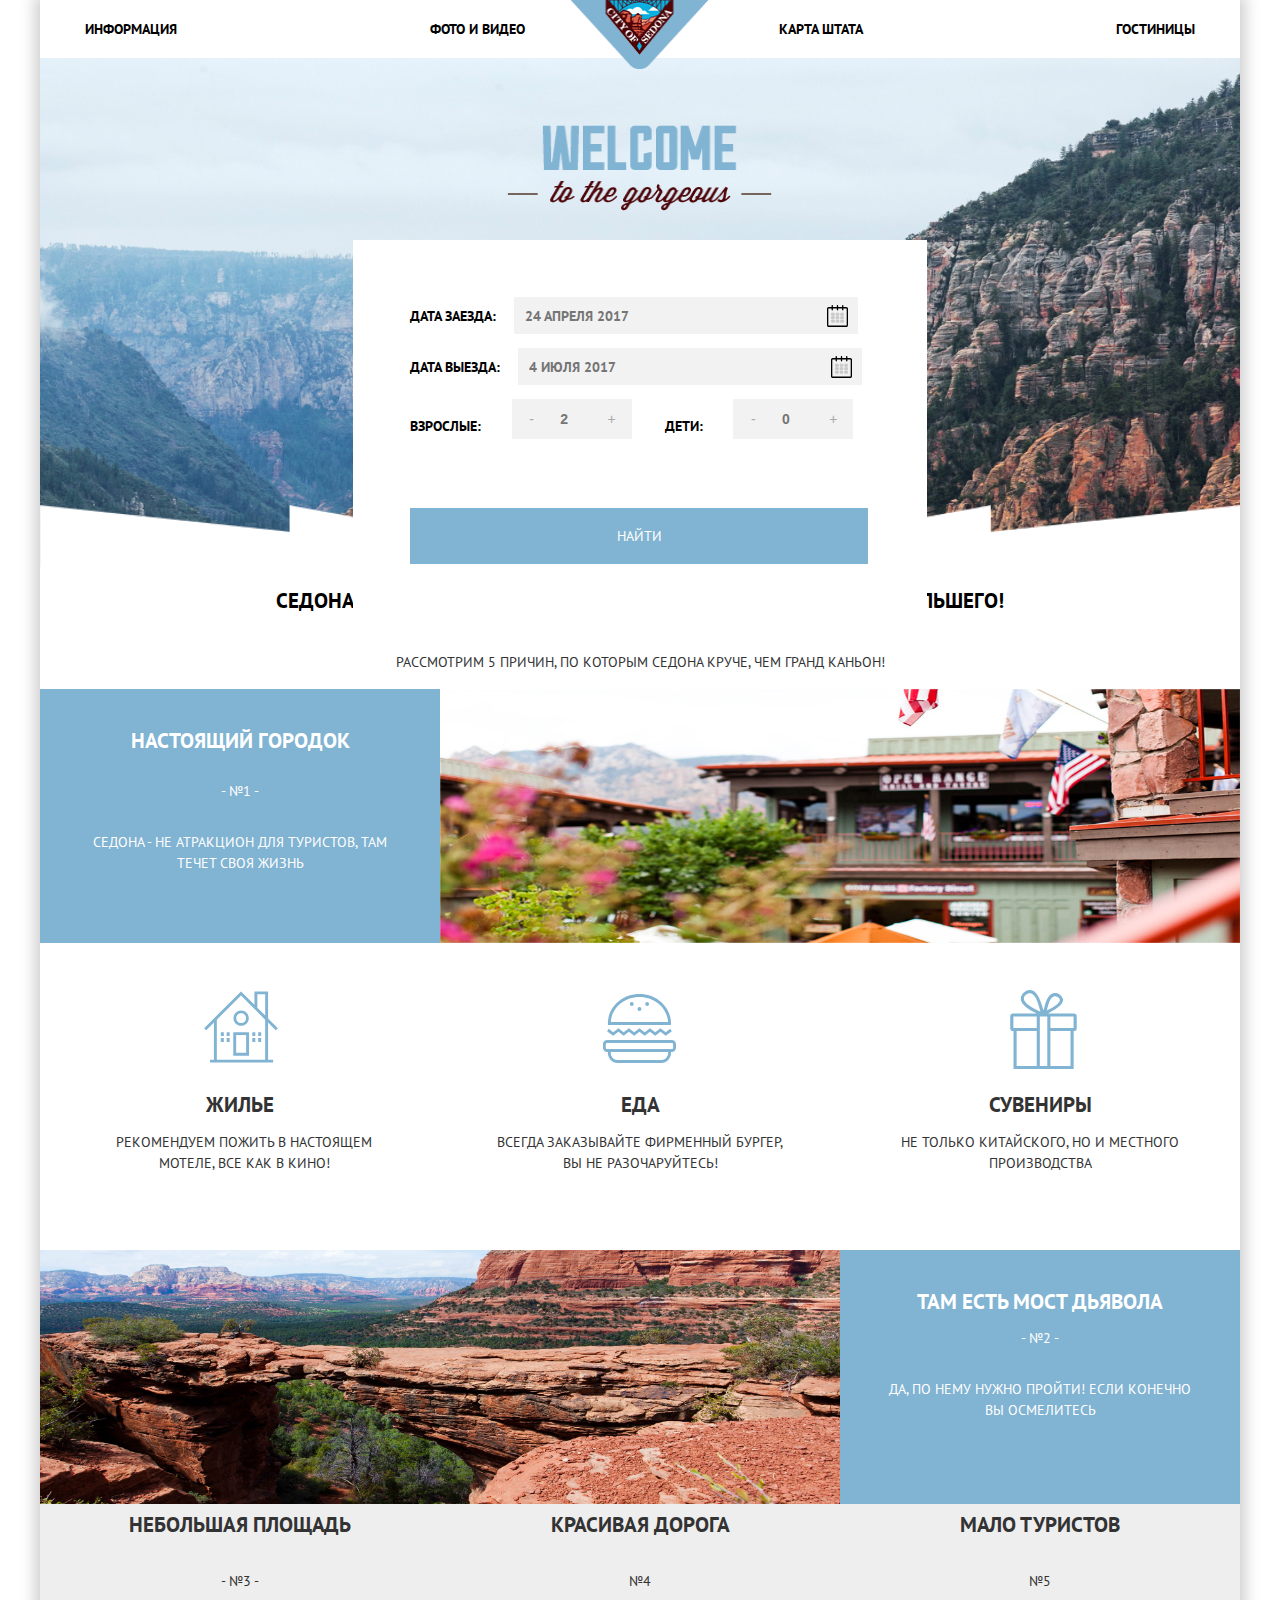
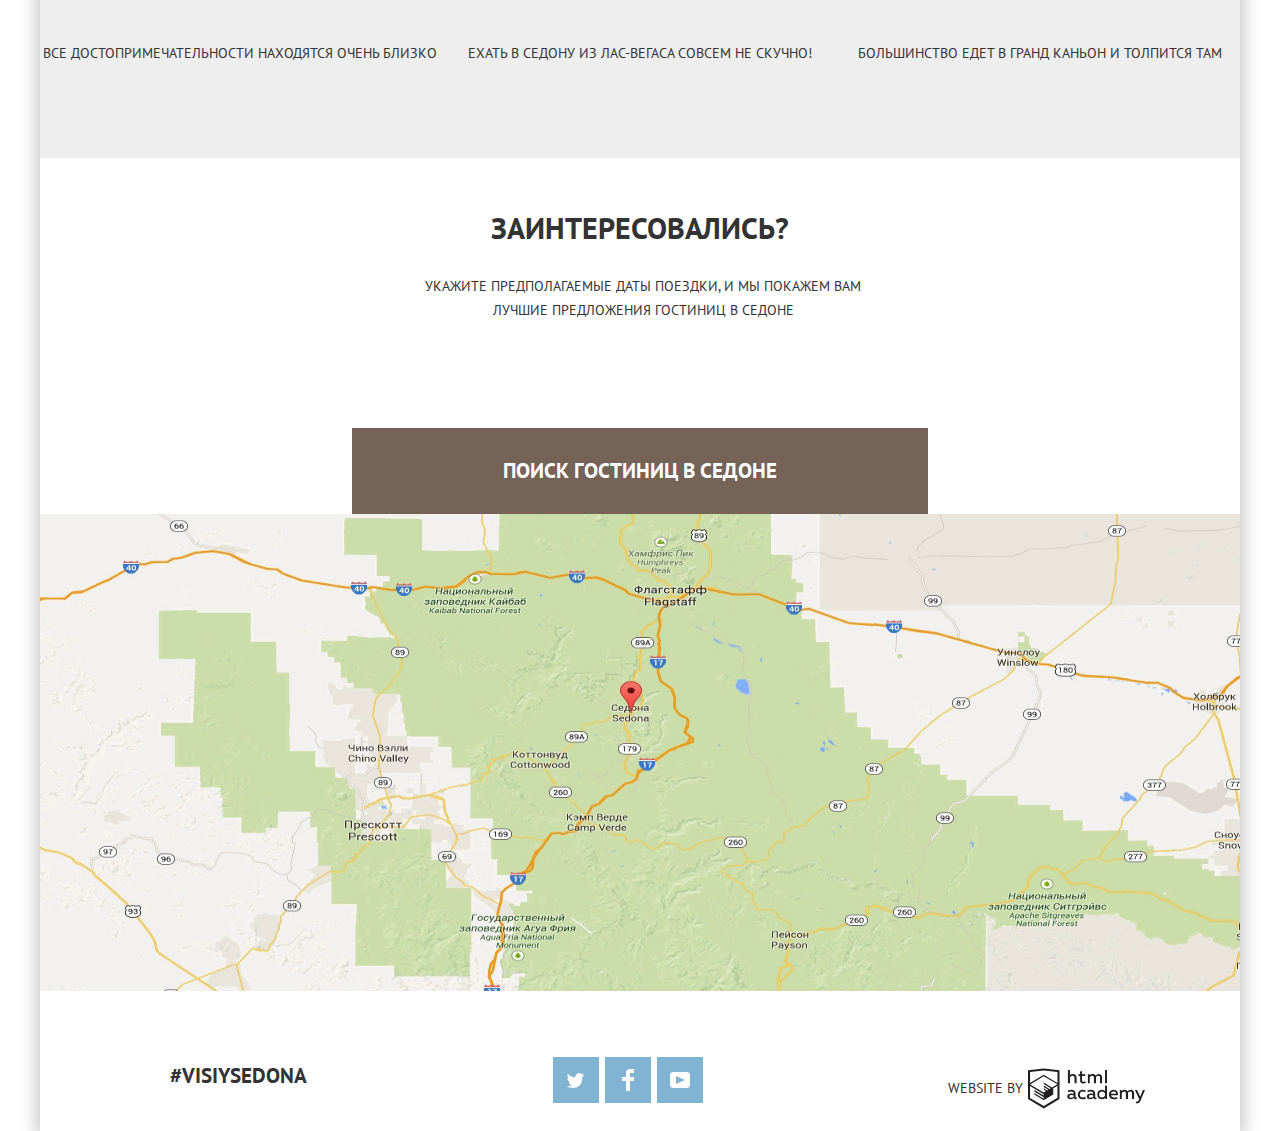
==== commit 703a65eb: "css оформление" ====
--- a/index.html
+++ b/index.html
@@ -114,20 +114,24 @@
 					<div class="people-number">
 					<p class="search-number-item">
 						<label for="adults">Взрослые:</label>
-						<button type="button"><span class="visually-hidden">Минус</span>-</button>
-						<input id="adults" type="number" name="number" step="1" placeholder="2">
-						<button type="button"><span class="visually-hidden">Плюс</span>+</button>
+						<div class="number-buttons">
+							<button type="text"><span class="visually-hidden">Минус</span>-</button>
+							<input id="adults" type="number" name="number" step="1" placeholder="2">
+							<button type="text"><span class="visually-hidden">Плюс</span>+</button>
+						</div>
 					</p>
 					<p class="search-number-item">
 						<label for="children">Дети:</label>
-						<button type="button"><span class="visually-hidden">Минус</span>-</button>
-						<input id="children" type="number" name="number" step="1" placeholder="0">
-						<button type="button"><span class="visually-hidden">Плюс</span>+</button>	
+						<div class="number-buttons">
+							<button type="text"><span class="visually-hidden">Минус</span>-</button>
+							<input id="children" type="number" name="number" step="1" placeholder="0">
+							<button type="text"><span class="visually-hidden">Плюс</span>+</button>
+						</div>	
 					</p>
 					</div>
 					<button class="button search-button" type="submit">Найти</button>
 				</div>
-				<button class="search-close">Закрыть</button>
+				<button class="search-close" type="button">Закрыть</button>
 				</form>
 				
 			</section>
--- a/css/style.css
+++ b/css/style.css
@@ -268,7 +268,7 @@
 }
 
 .reason-item .reason-item-grey{
-margin-bottom: 33px;
+	margin-bottom: 33px;
 }
 .accomodation .reason-item-grey{
 	padding: 0;
@@ -418,12 +418,10 @@
 }
 
 .hotel-item{
-	margin: 0;
-	padding: 0;
-	display: flex;
-
-	margin-left: 73px;
-	margin-right: 73px;
+	padding: 0 73px;
+	display: flex;
+	margin-right: 0;
+	margin-left: 0;
 	border-bottom: 1px solid grey;
 	margin-top: 30px;
 	margin-bottom: 30px;
@@ -488,11 +486,15 @@
 
 .hotel-item-rate{
 	margin-left: auto;
+	display: flex;
+	flex-direction: column;
+	align-items: flex-end;
 
 }
 
 .hotel-item-price{
 	margin-left: 30px;
+
 }
 
 .hotel-stars span{
@@ -566,8 +568,9 @@
 .direction-item-next path:focus{
 	fill: #81b3d2;
 }
-
+/*Форма на странице hotels*/
 .criterias{
+	color: #ffffff;
 	background-color: #345568;
 	background-image: url("../img/background2.jpg");
 	background-repeat: no-repeat;
@@ -583,9 +586,6 @@
 
 .criterias ul{
 	list-style: none;
-	line-height: 21px;
-	font-size: 14px;
-	color: #ffffff;
 }
 
 .criterias legend{
@@ -596,22 +596,165 @@
 
 .infostructure-cover{
 	display: flex;
-
-}
-
-.filter-input-checkbox+label{
-	opacity: 0.14;
-}
-
-.filter-button{
-	width: 139px;
-	height: 38px;
-	font: inherit;
-	text-align: center;
+	
+}
+
+.fliter-option-list{
+	padding: 0;
+	margin:0;
+}
+.filter-option{
+	margin-top: 23px;
+	margin-left: 28px;*/
+}
+.checked label{
+	font-weight: 700px;
+	font-size: 14px;
+	line-height: 21px;
+	background-image: url(../img/svg/checkbox-on.svg);
+	background-repeat: no-repeat;
+	background-size: 23px 23px;	
+}
+
+.unchecked label{
+	background-image: url(../img/svg/checkbox-off.svg);
+	background-repeat: no-repeat;
+	background-size: 23px 21px;
+
+}
+.filter-infostructure{
+	margin-left: 73px;
+	margin-top: 26px;
+}
+.filter-accomodation{
+	margin-top: 26px;
+	margin-left: 91px;
+
+}
+
+
+
+/*Ползунок*/
+.filter-range{
+	width: 330px;
 	color: #ffffff;
-	vertical-align: middle;
-	border: 2px solid #f8f7f6;
-}
+	text-transform: uppercase;
+	margin-top: 24px;
+	margin-right: 73px;
+	margin-left: 328px;
+}
+
+.filter-range-title{
+	margin-bottom:  9px;
+	font-weight: 600px;
+	font-size: 16px;
+	line-height: 21px;
+}
+
+.price-controls{
+	position: relative;
+	height: 36px;
+	margin-bottom: 20px;
+	font-size: 0;
+	border:2px solid #ffffff;
+	border-radius: 2px;
+}
+
+.price-controls::after {
+  content: "";
+  position: absolute;
+  top: 50%
+  left: 50%;
+  width: 2px;
+  height: 22px;
+  background: #ffffff;
+  transform: translate(-50%, -50%);
+}
+
+
+.price-controls label {
+  display: inline-block;
+  font-size: 14px;
+  line-height: 38px;
+  vertical-align: top;
+  cursor: pointer;
+}
+
+.price-controls .min-price,
+.price-controls .max-price {
+  width: 90px;
+  padding-left: 65px;
+}
+
+.price-controls input {
+  width: 50px;
+  margin: 0;
+  color: inherit;
+  font: inherit;
+  background: none;
+  border: none;
+}
+
+.range-controls {
+  position: relative;
+  margin-bottom: 32px;
+}
+
+.range-controls .scale {
+  height: 2px;
+  background: rgba(255, 255, 255, 0.3);
+}
+
+.range-controls .bar {
+  width: 80%;
+  height: 2px;
+  background: #ffffff;
+}
+
+.range-toggle {
+	position: absolute;
+	top: -9px;
+  width: 4px;
+  height: 4px;
+  background: #ababab;
+  border: 8px solid #ffffff;
+  border-radius: 50%;
+  box-shadow: 0 2px 1px 0 rgba(0, 1, 1, 0.2);
+  cursor: pointer;
+}
+
+.range-toggle-min {
+  left: 0;
+}
+
+.range-toggle-max {
+  left: 80%;
+}
+
+.range-toggle:hover {
+  background: #1c4f80;
+}
+
+.btn-transparent {
+  display: block;
+  margin: 0 auto;
+  padding: 6px 35px;
+  font-size: 14px;
+  line-height: 20px;
+  color: #ffffff;
+  text-transform: uppercase;
+  background: transparent;
+  border: 2px solid #ffffff;
+  border-radius: 2px;
+  cursor: pointer;
+}
+
+.btn-transparent:hover {
+  color: #000000;
+  background: #ffffff;
+}
+
+/*Гостиницы*/
 
 .hotels b{
 	font-size: 21px;
@@ -693,13 +836,17 @@
 .search{
 	/*display: none;*/
 	box-sizing: border-box;
-	position: fixed;
+	position: absolute;
+	top:;
+	left:;
+	
+	left: 315px;
 	color: #000000;
 	background-color: #ffffff;
 	top:120px;
 	left:50%;
 	width: 574px;
-	height: 400px;
+	
 	margin-left: -287px;
 	padding:0px 57px;
 }
@@ -834,17 +981,25 @@
 }
 
 .search input[type="number"]{
+	align-items: center;
 	margin: 0;
 	padding: 0;
 	border-radius: 0;
 	border: none;
-	width: 34px;
-	height: 34px;
+	width: 40px;
+	height: 40px;
 	text-align:center;
 	background-color: #f2f2f2;
-}
-
-.search button[type="button"]{
+	font-weight: bold;
+	font-size: 14px;
+}
+
+.number-buttons{
+	display: flex;
+}
+
+.search button[type="text"]{
+	align-items: center;
 	width: 40px;
 	height: 40px;
 	border: none;
@@ -852,6 +1007,7 @@
 	margin: 0;
 	padding: 0;
 	border-radius: 0;
+	color: #a9a9a9;
 }
 
 .search-button{
